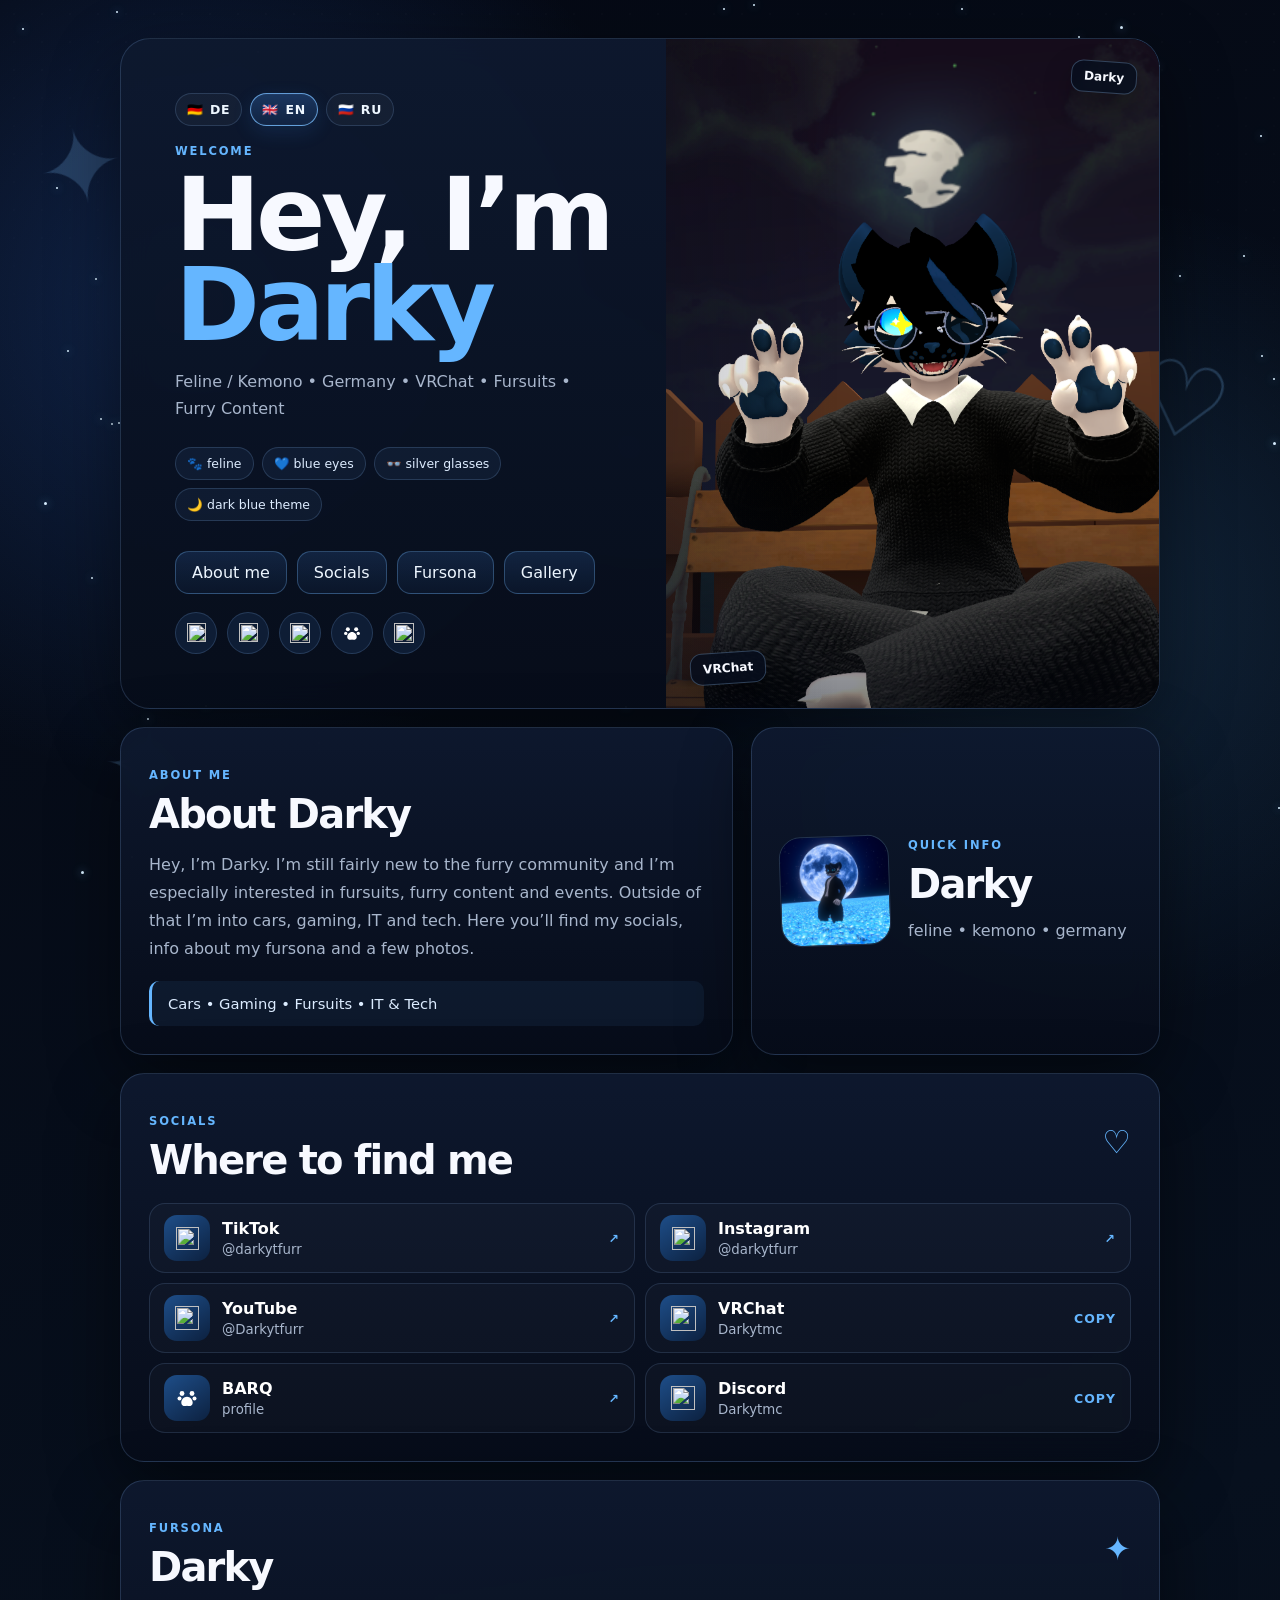
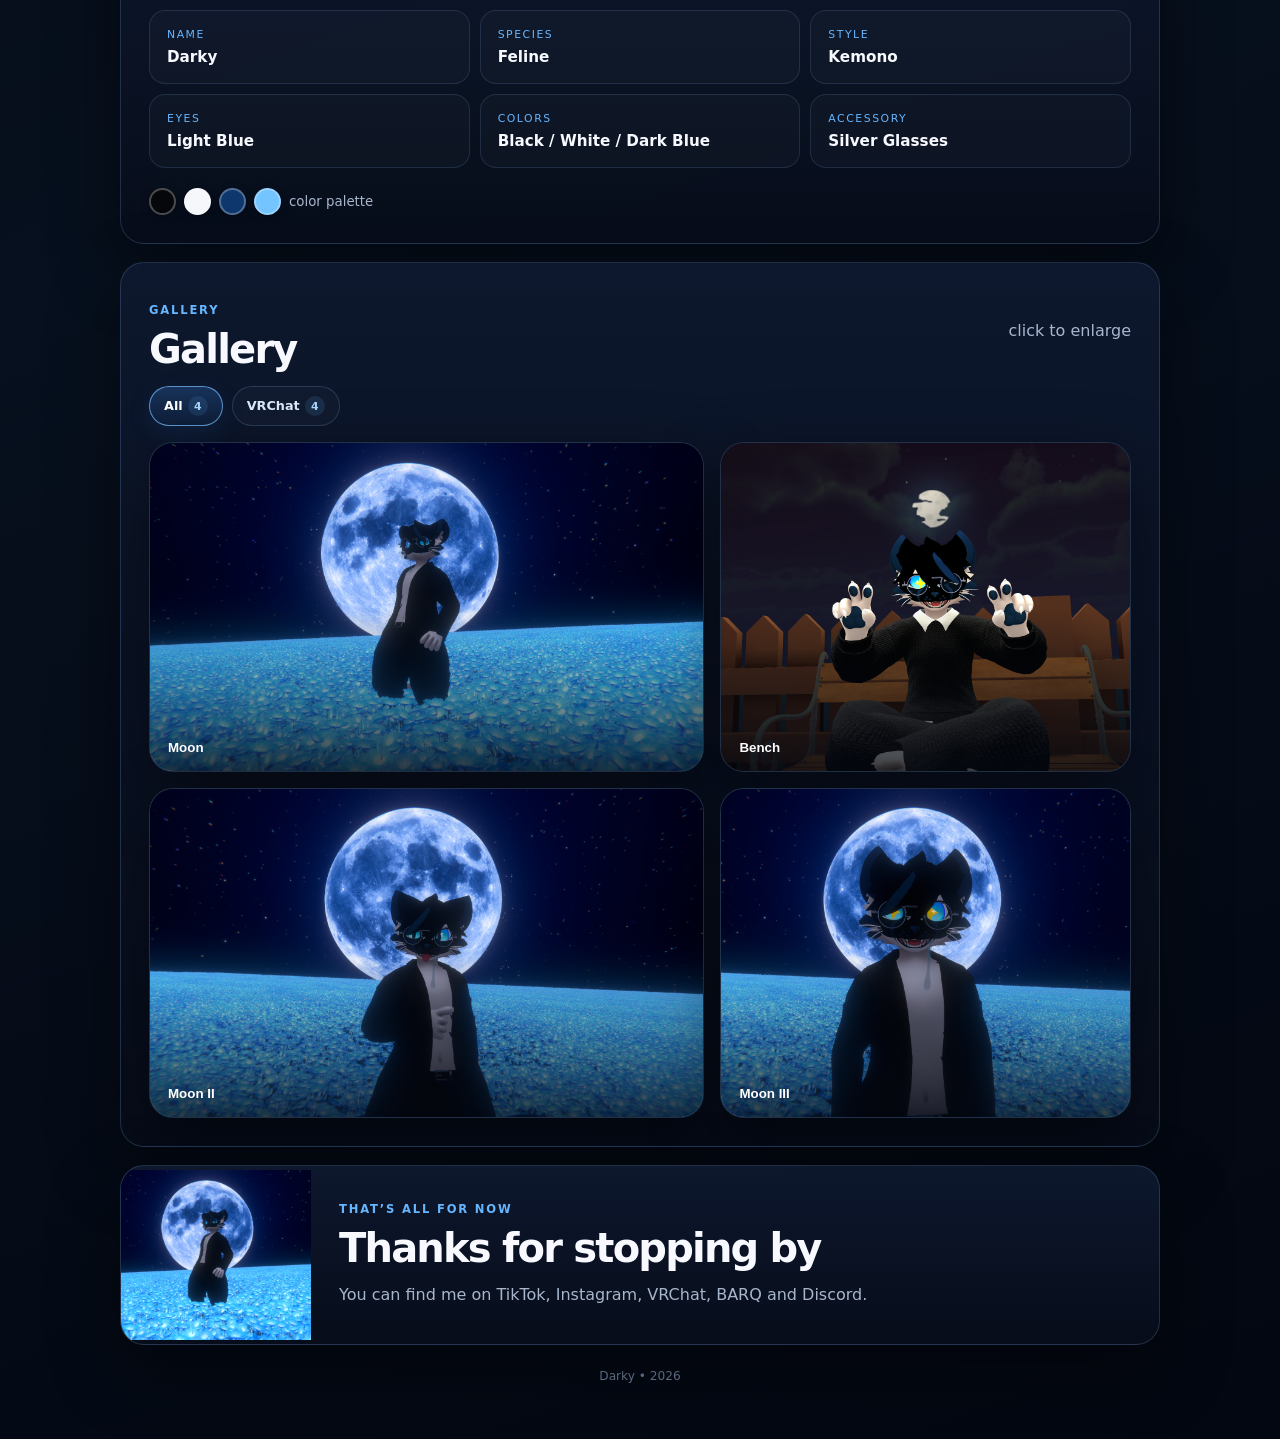
==== index.html @ 9305233e "Add YouTube social link" ====
<!doctype html>
<html lang="en">
<head>
  <meta charset="utf-8" />
  <meta name="viewport" content="width=device-width, initial-scale=1" />
  <meta name="theme-color" content="#061124" />
  <meta name="description" content="Darky — Fursona, socials, VRChat and gallery" />
  <title>Darky</title>
  <link rel="stylesheet" href="styles.css?v=9" />
  <link rel="stylesheet" href="language.css?v=9" />
  <link rel="stylesheet" href="gallery.css?v=3" />
</head>
<body>
  <div class="star-field" aria-hidden="true"></div>
  <div class="floaty floaty-one" aria-hidden="true">✦</div>
  <div class="floaty floaty-two" aria-hidden="true">♡</div>
  <div class="floaty floaty-three" aria-hidden="true">✧</div>

  <main class="site-shell">
    <section class="intro-card reveal">
      <div class="intro-copy">
        <div class="language-switcher" aria-label="Language selector">
          <button type="button" class="lang-btn" data-lang="de" title="Deutsch">🇩🇪 <span>DE</span></button>
          <button type="button" class="lang-btn" data-lang="en" title="English">🇬🇧 <span>EN</span></button>
          <button type="button" class="lang-btn" data-lang="ru" title="Русский">🇷🇺 <span>RU</span></button>
        </div>

        <div class="mini-label" data-i18n="welcome">welcome</div>
        <h1 data-i18n-html="introTitle">Hey, I’m <span>Darky</span></h1>
        <p class="lead" data-i18n="lead">Feline / Kemono • Germany • VRChat • Fursuits • Furry Content</p>

        <div class="tiny-tags">
          <span data-i18n="tagFeline">🐾 feline</span>
          <span data-i18n="tagEyes">💙 blue eyes</span>
          <span data-i18n="tagGlasses">👓 silver glasses</span>
          <span data-i18n="tagNight">🌙 dark blue theme</span>
        </div>

        <nav class="pill-nav" aria-label="Page navigation">
          <a href="#about" data-i18n="navAbout">About me</a>
          <a href="#links" data-i18n="navSocials">Socials</a>
          <a href="#sona" data-i18n="navSona">Fursona</a>
          <a href="#gallery" data-i18n="navGallery">Gallery</a>
        </nav>

        <div class="social-bubbles" aria-label="Social links">
          <a href="https://www.tiktok.com/@darkytfurr" target="_blank" rel="noreferrer" aria-label="TikTok">
            <img src="https://cdn.simpleicons.org/tiktok/ffffff" width="19" height="19" alt="" />
          </a>
          <a href="https://www.instagram.com/darkytfurr/" target="_blank" rel="noreferrer" aria-label="Instagram">
            <img src="https://cdn.simpleicons.org/instagram/ffffff" width="19" height="19" alt="" />
          </a>
          <a href="https://www.youtube.com/@Darkytfurr" target="_blank" rel="noreferrer" aria-label="YouTube">
            <img src="https://cdn.simpleicons.org/youtube/ffffff" width="20" height="20" alt="" />
          </a>
          <a href="https://web.barq.app/profiles/85e8fe52-e26d-4b0b-b670-9e13e250bfd0" target="_blank" rel="noreferrer" aria-label="BARQ">
            <svg viewBox="0 0 24 24" width="20" height="20" aria-hidden="true" fill="currentColor">
              <circle cx="7" cy="7.5" r="2.4"/><circle cx="17" cy="7.5" r="2.4"/><circle cx="4.5" cy="12.5" r="2"/><circle cx="19.5" cy="12.5" r="2"/><path d="M12 10.8c-3.1 0-5.7 3-5.7 5.9 0 2.2 1.6 3.4 3.6 3.4.9 0 1.5-.4 2.1-.4s1.2.4 2.1.4c2 0 3.6-1.2 3.6-3.4 0-2.9-2.6-5.9-5.7-5.9Z"/>
            </svg>
          </a>
          <button class="bubble-button copy-card" data-copy="Darkytmc" aria-label="Copy Discord">
            <img src="https://cdn.simpleicons.org/discord/ffffff" width="20" height="20" alt="" />
          </button>
        </div>
      </div>

      <div class="intro-art">
        <img src="darkybench.png" alt="Darky sitting on a bench" />
        <div class="image-sticker sticker-one">Darky</div>
        <div class="image-sticker sticker-two">VRChat</div>
      </div>
    </section>

    <section class="content-grid" id="about">
      <article class="card about-card reveal">
        <p class="section-kicker" data-i18n="aboutKicker">about me</p>
        <h2 data-i18n="aboutTitle">About Darky</h2>
        <p data-i18n="aboutText">Hey, I’m Darky. I’m still fairly new to the furry community and I’m especially interested in fursuits, furry content and events. Outside of that I’m into cars, gaming, IT and tech. Here you’ll find my socials, info about my fursona and a few photos.</p>
        <div class="quote-box" data-i18n="quote">Cars • Gaming • Fursuits • IT &amp; Tech</div>
      </article>

      <article class="card mini-profile reveal" data-delay="80">
        <div class="profile-icon">
          <img src="darkymoon.png" alt="Darky in front of the moon" />
        </div>
        <div>
          <p class="section-kicker" data-i18n="quickInfo">quick info</p>
          <h2>Darky</h2>
          <p class="soft" data-i18n="quickSub">feline • kemono • germany</p>
        </div>
      </article>
    </section>

    <section class="card links-card reveal" id="links">
      <div class="section-heading">
        <div>
          <p class="section-kicker" data-i18n="socialKicker">socials</p>
          <h2 data-i18n="socialTitle">Where to find me</h2>
        </div>
        <span class="sparkle">♡</span>
      </div>

      <div class="link-list">
        <a class="furry-link" href="https://www.tiktok.com/@darkytfurr" target="_blank" rel="noreferrer">
          <span class="link-icon"><img src="https://cdn.simpleicons.org/tiktok/ffffff" width="23" height="23" alt="" /></span><span><strong>TikTok</strong><small>@darkytfurr</small></span><b>↗</b>
        </a>
        <a class="furry-link" href="https://www.instagram.com/darkytfurr/" target="_blank" rel="noreferrer">
          <span class="link-icon"><img src="https://cdn.simpleicons.org/instagram/ffffff" width="23" height="23" alt="" /></span><span><strong>Instagram</strong><small>@darkytfurr</small></span><b>↗</b>
        </a>
        <a class="furry-link" href="https://www.youtube.com/@Darkytfurr" target="_blank" rel="noreferrer">
          <span class="link-icon"><img src="https://cdn.simpleicons.org/youtube/ffffff" width="24" height="24" alt="" /></span><span><strong>YouTube</strong><small>@Darkytfurr</small></span><b>↗</b>
        </a>
        <button class="furry-link copy-card" data-copy="Darkytmc">
          <span class="link-icon"><img src="https://cdn.simpleicons.org/vrchat/ffffff" width="25" height="25" alt="" /></span><span><strong>VRChat</strong><small>Darkytmc</small></span><b class="copy-state" data-i18n="copy">copy</b>
        </button>
        <a class="furry-link" href="https://web.barq.app/profiles/85e8fe52-e26d-4b0b-b670-9e13e250bfd0" target="_blank" rel="noreferrer">
          <span class="link-icon"><svg viewBox="0 0 24 24" width="24" height="24" aria-hidden="true" fill="currentColor"><circle cx="7" cy="7.5" r="2.4"/><circle cx="17" cy="7.5" r="2.4"/><circle cx="4.5" cy="12.5" r="2"/><circle cx="19.5" cy="12.5" r="2"/><path d="M12 10.8c-3.1 0-5.7 3-5.7 5.9 0 2.2 1.6 3.4 3.6 3.4.9 0 1.5-.4 2.1-.4s1.2.4 2.1.4c2 0 3.6-1.2 3.6-3.4 0-2.9-2.6-5.9-5.7-5.9Z"/></svg></span><span><strong>BARQ</strong><small data-i18n="barqProfile">profile</small></span><b>↗</b>
        </a>
        <button class="furry-link copy-card" data-copy="Darkytmc">
          <span class="link-icon"><img src="https://cdn.simpleicons.org/discord/ffffff" width="24" height="24" alt="" /></span><span><strong>Discord</strong><small>Darkytmc</small></span><b class="copy-state" data-i18n="copy">copy</b>
        </button>
      </div>
    </section>

    <section class="card sona-card reveal" id="sona">
      <div class="section-heading">
        <div>
          <p class="section-kicker" data-i18n="sonaKicker">fursona</p>
          <h2 data-i18n="sonaTitle">Darky</h2>
        </div>
        <span class="sparkle">✦</span>
      </div>

      <div class="fact-grid">
        <div class="fact"><span data-i18n="factName">name</span><strong>Darky</strong></div>
        <div class="fact"><span data-i18n="factSpecies">species</span><strong data-i18n="felineValue">Feline</strong></div>
        <div class="fact"><span data-i18n="factStyle">style</span><strong>Kemono</strong></div>
        <div class="fact"><span data-i18n="factEyes">eyes</span><strong data-i18n="lightBlue">Light Blue</strong></div>
        <div class="fact"><span data-i18n="factPalette">colors</span><strong data-i18n="colors">Black / White / Dark Blue</strong></div>
        <div class="fact"><span data-i18n="factAccessory">accessory</span><strong data-i18n="silverGlasses">Silver Glasses</strong></div>
      </div>

      <div class="palette-row" aria-label="Darky color palette">
        <span class="swatch swatch-black"></span>
        <span class="swatch swatch-white"></span>
        <span class="swatch swatch-blue"></span>
        <span class="swatch swatch-light"></span>
        <small data-i18n="paletteLabel">color palette</small>
      </div>
    </section>

    <section class="gallery-section reveal" id="gallery">
      <div class="section-heading gallery-title">
        <div>
          <p class="section-kicker" data-i18n="galleryKicker">gallery</p>
          <h2 data-i18n="galleryTitle">Gallery</h2>
        </div>
        <span class="soft" data-i18n="enlarge">click to enlarge</span>
      </div>

      <div class="gallery-filters" aria-label="Gallery categories">
        <button class="gallery-filter active" type="button" data-filter="all" aria-pressed="true"><span class="gallery-filter-label">All</span><span class="gallery-count">0</span></button>
        <button class="gallery-filter" type="button" data-filter="vrchat" aria-pressed="false"><span class="gallery-filter-label">VRChat</span><span class="gallery-count">0</span></button>
        <button class="gallery-filter" type="button" data-filter="fursuit" aria-pressed="false"><span class="gallery-filter-label">Fursuit</span><span class="gallery-count">0</span></button>
        <button class="gallery-filter" type="button" data-filter="art" aria-pressed="false"><span class="gallery-filter-label">Art &amp; Stickers</span><span class="gallery-count">0</span></button>
        <button class="gallery-filter" type="button" data-filter="events" aria-pressed="false"><span class="gallery-filter-label">Events</span><span class="gallery-count">0</span></button>
      </div>

      <div class="gallery-grid">
        <button class="photo-card photo-tall gallery-item" data-category="vrchat" data-lightbox="darkymoon.png">
          <img src="darkymoon.png" alt="Darky in front of a large blue moon" />
          <span data-i18n="moonlight">Moon</span>
        </button>
        <button class="photo-card gallery-item" data-category="vrchat" data-lightbox="darkybench.png">
          <img src="darkybench.png" alt="Darky sitting on a bench" />
          <span data-i18n="silly">Bench</span>
        </button>
      </div>
    </section>

    <section class="ending-card reveal">
      <img src="darkymoon.png" alt="Darky" />
      <div>
        <p class="section-kicker" data-i18n="thanks">that’s all for now</p>
        <h2 data-i18n="seeYou">Thanks for stopping by</h2>
        <p class="soft" data-i18n="endingText">You can find me on TikTok, Instagram, YouTube, VRChat, BARQ and Discord.</p>
      </div>
    </section>

    <footer><span data-i18n="footerMade">Darky</span> • <span id="year"></span></footer>
  </main>

  <div class="toast" id="toast" role="status" aria-live="polite"></div>

  <div class="lightbox" id="lightbox" aria-hidden="true">
    <button class="lightbox-close" aria-label="Close image">×</button>
    <img id="lightbox-image" alt="Darky gallery image" />
  </div>

  <script src="script.js?v=12"></script>
  <script src="gallery.js?v=2"></script>
</body>
</html>
---- styles.css ----
:root{
  --bg:#050914;
  --panel:#0c1426;
  --panel2:#101b32;
  --line:rgba(145,194,255,.18);
  --text:#f7f9ff;
  --muted:#a8b6cc;
  --blue:#65b6ff;
  --blue2:#2f77ff;
  --deep:#0a2f66;
  --shadow:0 24px 70px rgba(0,0,0,.45);
}
*{box-sizing:border-box}
html{scroll-behavior:smooth;background:var(--bg)}
body{margin:0;min-height:100vh;color:var(--text);font-family:Inter,ui-sans-serif,system-ui,-apple-system,BlinkMacSystemFont,"Segoe UI",sans-serif;background:
radial-gradient(circle at 15% 10%,rgba(55,127,255,.22),transparent 30rem),
radial-gradient(circle at 85% 20%,rgba(83,183,255,.14),transparent 26rem),
linear-gradient(160deg,#050914 0%,#07101e 55%,#030711 100%);overflow-x:hidden}
body:before{content:"";position:fixed;inset:0;pointer-events:none;background-image:radial-gradient(rgba(255,255,255,.05) 1px,transparent 1px);background-size:28px 28px;opacity:.35;mask-image:linear-gradient(to bottom,#000,transparent 82%)}
.star-field{position:fixed;inset:0;pointer-events:none;z-index:0;overflow:hidden}
.star-field span{position:absolute;border-radius:50%;background:#d9efff;box-shadow:0 0 9px #7bc7ff;animation:twinkle var(--dur,3s) ease-in-out infinite alternate}
@keyframes twinkle{from{opacity:.18;transform:scale(.75)}to{opacity:.9;transform:scale(1.15)}}
.floaty{position:fixed;z-index:0;color:rgba(121,190,255,.22);font-size:clamp(3rem,8vw,8rem);pointer-events:none;filter:blur(.2px)}
.floaty-one{left:3vw;top:12vh;transform:rotate(-12deg)}
.floaty-two{right:4vw;top:38vh;transform:rotate(14deg)}
.floaty-three{left:8vw;bottom:8vh;transform:rotate(8deg)}
.site-shell{position:relative;z-index:1;width:min(100% - 28px,1040px);margin:auto;padding:38px 0 56px}
.intro-card,.card,.ending-card{border:1px solid var(--line);box-shadow:var(--shadow);background:linear-gradient(180deg,rgba(14,25,47,.94),rgba(7,13,26,.94));backdrop-filter:blur(14px)}
.intro-card{display:grid;grid-template-columns:1.05fr .95fr;overflow:hidden;border-radius:30px;min-height:590px}
.intro-copy{padding:54px;display:flex;flex-direction:column;justify-content:center}
.mini-label,.section-kicker{text-transform:uppercase;letter-spacing:.16em;font-size:.72rem;font-weight:800;color:var(--blue)}
h1,h2{margin:0;letter-spacing:-.045em}
h1{margin-top:12px;font-size:clamp(3.3rem,8vw,6.8rem);line-height:.88}
h1 span{color:var(--blue)}
h2{font-size:clamp(1.65rem,4vw,2.5rem);line-height:1.05}
.lead,.soft{color:var(--muted)}
.lead{max-width:560px;line-height:1.7;margin:18px 0 0;font-size:1rem}
.tiny-tags{display:flex;flex-wrap:wrap;gap:8px;margin-top:24px}
.tiny-tags span{padding:8px 11px;border-radius:999px;border:1px solid var(--line);background:rgba(98,170,255,.07);font-size:.78rem;color:#ddecff}
.pill-nav{display:flex;flex-wrap:wrap;gap:10px;margin-top:30px}
.pill-nav a{color:#edf6ff;text-decoration:none;border:1px solid rgba(120,190,255,.3);padding:11px 16px;border-radius:14px;background:linear-gradient(180deg,rgba(37,78,130,.34),rgba(15,32,59,.42));transition:.18s ease}
.pill-nav a:hover{transform:translateY(-2px);border-color:rgba(137,207,255,.75);box-shadow:0 8px 25px rgba(42,125,255,.14)}
.social-bubbles{display:flex;gap:10px;margin-top:18px}
.social-bubbles a,.bubble-button{width:42px;height:42px;display:grid;place-items:center;border-radius:50%;border:1px solid var(--line);background:#0e1d35;color:#fff;text-decoration:none;font-weight:800;cursor:pointer;transition:.18s ease}
.social-bubbles a:hover,.bubble-button:hover{transform:translateY(-3px) rotate(-3deg);background:#17355e}
.intro-art{position:relative;min-height:590px;overflow:hidden;background:#07101d}
.intro-art:after{content:"";position:absolute;inset:0;background:linear-gradient(90deg,rgba(7,13,26,.25),transparent 35%),linear-gradient(to top,rgba(5,9,20,.5),transparent 35%)}
.intro-art img{width:100%;height:100%;object-fit:cover;object-position:50% 42%;display:block;transform:scale(1.02)}
.image-sticker{position:absolute;z-index:2;padding:8px 12px;border-radius:12px;background:rgba(7,15,30,.86);border:1px solid rgba(155,205,255,.28);box-shadow:0 12px 28px rgba(0,0,0,.3);font-size:.76rem;font-weight:800}
.sticker-one{top:22px;right:22px;transform:rotate(4deg)}
.sticker-two{bottom:24px;left:24px;transform:rotate(-4deg)}
.content-grid{display:grid;grid-template-columns:1.2fr .8fr;gap:18px;margin-top:18px}
.card{border-radius:24px;padding:28px}
.about-card p:not(.section-kicker){color:var(--muted);line-height:1.75}
.quote-box{margin-top:18px;padding:14px 16px;border-left:3px solid var(--blue);background:rgba(88,170,255,.07);border-radius:10px;color:#dcecff;font-size:.92rem}
.mini-profile{display:flex;gap:18px;align-items:center}
.profile-icon{width:110px;height:110px;flex:0 0 auto;border-radius:22px;overflow:hidden;border:1px solid var(--line);transform:rotate(-2deg)}
.profile-icon img{width:100%;height:100%;object-fit:cover}
.section-heading{display:flex;align-items:center;justify-content:space-between;gap:20px;margin-bottom:22px}
.sparkle{font-size:2rem;color:var(--blue)}
.sona-card{margin-top:18px}
.fact-grid{display:grid;grid-template-columns:repeat(3,1fr);gap:10px}
.fact{padding:17px;border-radius:16px;background:rgba(255,255,255,.025);border:1px solid rgba(145,194,255,.14)}
.fact span{display:block;color:var(--blue);font-size:.68rem;text-transform:uppercase;letter-spacing:.14em;margin-bottom:6px}
.fact strong{font-size:.95rem}
.palette-row{display:flex;align-items:center;gap:8px;margin-top:20px;color:var(--muted)}
.swatch{display:block;width:27px;height:27px;border-radius:50%;border:2px solid rgba(255,255,255,.28);box-shadow:0 3px 10px rgba(0,0,0,.25)}
.swatch-black{background:#06070a}.swatch-white{background:#f5f7fb}.swatch-blue{background:#0e376d}.swatch-light{background:#73c4ff}
.gallery-section{margin-top:18px;padding:8px 0}
.gallery-title{padding:0 4px}
.gallery-grid{display:grid;grid-template-columns:1.15fr .85fr;gap:16px}
.photo-card{position:relative;min-height:330px;padding:0;overflow:hidden;border-radius:24px;border:1px solid var(--line);background:#08111f;cursor:pointer;box-shadow:var(--shadow)}
.photo-card img{width:100%;height:100%;position:absolute;inset:0;object-fit:cover;display:block;transition:transform .28s ease,filter .28s ease}
.photo-card:after{content:"";position:absolute;inset:0;background:linear-gradient(to top,rgba(3,7,16,.78),transparent 50%)}
.photo-card span{position:absolute;z-index:2;left:18px;bottom:16px;color:#fff;font-weight:800}
.photo-card:hover img{transform:scale(1.035);filter:saturate(1.08)}
.links-card{margin-top:18px}
.link-list{display:grid;grid-template-columns:1fr 1fr;gap:10px}
.furry-link{width:100%;display:grid;grid-template-columns:46px 1fr auto;align-items:center;gap:12px;text-align:left;padding:11px 14px;border-radius:16px;border:1px solid rgba(145,194,255,.15);background:rgba(255,255,255,.025);color:#fff;text-decoration:none;font:inherit;cursor:pointer;transition:.17s ease}
.furry-link:hover{transform:translateY(-2px);border-color:rgba(129,198,255,.5);background:rgba(75,146,235,.08)}
.link-icon{width:46px;height:46px;display:grid;place-items:center;border-radius:13px;background:linear-gradient(145deg,#1e4e89,#0c2140);font-weight:900}
.furry-link span:nth-child(2){display:grid;gap:4px}.furry-link small{color:var(--muted)}.furry-link b{color:var(--blue);font-size:.78rem;text-transform:uppercase;letter-spacing:.08em}
.ending-card{margin-top:18px;border-radius:24px;overflow:hidden;display:grid;grid-template-columns:190px 1fr;align-items:center}
.ending-card img{width:100%;height:170px;object-fit:cover}.ending-card>div{padding:24px 28px}
footer{text-align:center;color:#6f809a;font-size:.76rem;padding:24px 0 0}
.toast{position:fixed;left:50%;bottom:28px;transform:translate(-50%,20px);z-index:30;background:#101e35;color:#fff;border:1px solid var(--line);padding:10px 15px;border-radius:999px;opacity:0;pointer-events:none;transition:.2s ease;box-shadow:var(--shadow)}
.toast.show{opacity:1;transform:translate(-50%,0)}
.lightbox{position:fixed;inset:0;z-index:40;display:none;place-items:center;background:rgba(1,4,10,.88);padding:24px}
.lightbox.open{display:grid}.lightbox img{max-width:min(1100px,94vw);max-height:88vh;border-radius:18px;border:1px solid var(--line);box-shadow:0 30px 100px #000}.lightbox-close{position:fixed;right:25px;top:18px;border:0;background:transparent;color:#fff;font-size:2.7rem;cursor:pointer}
.reveal{opacity:0;transform:translateY(18px);transition:opacity .5s ease,transform .5s ease}.reveal.visible{opacity:1;transform:none}
@media(max-width:820px){.intro-card,.content-grid,.gallery-grid{grid-template-columns:1fr}.intro-art{min-height:420px}.intro-copy{padding:36px 28px}.intro-card{min-height:0}.fact-grid{grid-template-columns:1fr 1fr}.link-list{grid-template-columns:1fr}.ending-card{grid-template-columns:130px 1fr}}
@media(max-width:560px){.site-shell{width:min(100% - 14px,1040px);padding-top:14px}.intro-card,.card,.ending-card,.photo-card{border-radius:20px}.intro-copy{padding:30px 20px}.intro-art{min-height:360px}h1{font-size:3.5rem}.pill-nav a{flex:1 1 calc(50% - 8px);text-align:center}.content-grid{gap:12px}.card{padding:21px}.mini-profile{align-items:flex-start}.profile-icon{width:88px;height:88px}.fact-grid{grid-template-columns:1fr}.gallery-grid{gap:12px}.photo-card{min-height:270px}.ending-card{grid-template-columns:1fr}.ending-card img{height:180px}.floaty{display:none}}
@media(prefers-reduced-motion:reduce){*{scroll-behavior:auto}.star-field span{animation:none}.reveal{opacity:1;transform:none;transition:none}}

/* --- playful furry motion layer --- */
.floaty-one{animation:floatPawOne 7s ease-in-out infinite}
.floaty-two{animation:floatPawTwo 8.5s ease-in-out infinite}
.floaty-three{animation:floatPawThree 6.5s ease-in-out infinite}
@keyframes floatPawOne{0%,100%{transform:translateY(0) rotate(-12deg)}50%{transform:translateY(-18px) rotate(-7deg)}}
@keyframes floatPawTwo{0%,100%{transform:translateY(0) rotate(14deg)}50%{transform:translateY(22px) rotate(9deg)}}
@keyframes floatPawThree{0%,100%{transform:translateY(0) rotate(8deg)}50%{transform:translateY(-14px) rotate(13deg)}}

.intro-art img{animation:sonaFloat 7s ease-in-out infinite;will-change:transform}
@keyframes sonaFloat{0%,100%{transform:scale(1.02) translateY(0)}50%{transform:scale(1.035) translateY(-8px)}}

.image-sticker{animation:stickerBob 4.2s ease-in-out infinite}
.sticker-two{animation-delay:-2.1s}
@keyframes stickerBob{0%,100%{translate:0 0}50%{translate:0 -6px}}

.pill-nav a,.social-bubbles a,.bubble-button,.furry-link,.fact,.photo-card{position:relative;overflow:hidden}
.pill-nav a:before,.furry-link:before{content:"";position:absolute;inset:-2px auto -2px -45%;width:32%;background:linear-gradient(90deg,transparent,rgba(255,255,255,.18),transparent);transform:skewX(-18deg);transition:left .55s ease;pointer-events:none}
.pill-nav a:hover:before,.furry-link:hover:before{left:120%}

.social-bubbles a:hover,.bubble-button:hover{animation:bubbleWiggle .42s ease}
@keyframes bubbleWiggle{0%{rotate:0deg}30%{rotate:-7deg}65%{rotate:6deg}100%{rotate:0deg}}

.sparkle{display:inline-block;animation:sparkleSpin 5s linear infinite}
@keyframes sparkleSpin{0%{transform:rotate(0deg) scale(1)}50%{transform:rotate(180deg) scale(1.13)}100%{transform:rotate(360deg) scale(1)}}

.profile-icon{animation:profileFloat 5.8s ease-in-out infinite}
@keyframes profileFloat{0%,100%{transform:rotate(-2deg) translateY(0)}50%{transform:rotate(2deg) translateY(-6px)}}

.swatch{transition:transform .18s ease,box-shadow .18s ease}
.swatch:hover{transform:translateY(-4px) scale(1.12);box-shadow:0 8px 22px rgba(73,164,255,.24)}

.cursor-glow{position:fixed;left:0;top:0;width:360px;height:360px;border-radius:50%;pointer-events:none;z-index:0;background:radial-gradient(circle,rgba(76,159,255,.12) 0%,rgba(76,159,255,.055) 28%,transparent 68%);filter:blur(10px);will-change:transform}

.click-particle{position:fixed;z-index:1000;pointer-events:none;color:#a8d9ff;font-weight:900;font-size:1rem;text-shadow:0 0 12px rgba(95,182,255,.85);transform:translate(-50%,-50%);animation:particlePop .8s cubic-bezier(.17,.84,.35,1) forwards}
@keyframes particlePop{0%{opacity:0;transform:translate(-50%,-50%) scale(.45)}15%{opacity:1}100%{opacity:0;transform:translate(calc(-50% + var(--x)),calc(-50% + var(--y))) scale(1.25) rotate(20deg)}}

.reveal.visible{animation:softPop .55s cubic-bezier(.2,.8,.2,1) both}
@keyframes softPop{0%{opacity:0;transform:translateY(18px) scale(.985)}100%{opacity:1;transform:none}}

.card,.ending-card,.intro-card{transition:border-color .25s ease,box-shadow .25s ease}
.card:hover,.ending-card:hover{border-color:rgba(145,194,255,.3);box-shadow:0 28px 80px rgba(0,0,0,.5),0 0 34px rgba(50,126,255,.07)}

@media(prefers-reduced-motion:reduce){.floaty-one,.floaty-two,.floaty-three,.intro-art img,.image-sticker,.sparkle,.profile-icon,.click-particle,.reveal.visible{animation:none!important}.cursor-glow{display:none}}

/* --- mobile polish --- */
@media(max-width:820px){
  .site-shell{width:min(100% - 20px,680px);padding:18px 0 38px}
  .intro-card{display:flex;flex-direction:column;min-height:0;border-radius:24px}
  .intro-copy{order:1;padding:28px 24px 24px}
  .intro-art{order:2;min-height:0;height:clamp(310px,68vw,440px)}
  .intro-art img{object-position:50% 38%}
  h1{font-size:clamp(3.2rem,13vw,5.4rem);line-height:.9;max-width:9ch}
  h2{font-size:clamp(1.55rem,6vw,2.15rem)}
  .lead{font-size:.95rem;line-height:1.55;margin-top:14px}
  .tiny-tags{margin-top:18px;gap:7px}
  .tiny-tags span{padding:7px 10px;font-size:.74rem}
  .pill-nav{display:grid;grid-template-columns:1fr 1fr;gap:9px;margin-top:24px}
  .pill-nav a{padding:12px 10px;text-align:center;min-height:44px;display:grid;place-items:center}
  .social-bubbles{margin-top:16px;gap:9px}
  .social-bubbles a,.bubble-button{width:44px;height:44px}
  .content-grid{grid-template-columns:1fr;gap:12px;margin-top:12px}
  .card{padding:23px;border-radius:20px}
  .links-card,.sona-card{margin-top:12px}
  .link-list{grid-template-columns:1fr;gap:9px}
  .furry-link{min-height:64px;padding:9px 12px}
  .gallery-section{margin-top:12px}
  .gallery-grid{grid-template-columns:1fr;gap:12px}
  .photo-card{min-height:0;height:clamp(250px,64vw,360px);border-radius:20px}
  .gallery-title{padding:0 2px;margin-bottom:14px}
  .ending-card{grid-template-columns:120px 1fr;margin-top:12px;border-radius:20px}
  .ending-card img{height:150px}
  .ending-card>div{padding:20px}
  .image-sticker{font-size:.7rem;padding:7px 10px}
  .sticker-one{top:16px;right:16px}
  .sticker-two{bottom:16px;left:16px}
  .cursor-glow{display:none}
}

@media(max-width:560px){
  body{background:radial-gradient(circle at 50% 0%,rgba(55,127,255,.17),transparent 23rem),linear-gradient(160deg,#050914 0%,#07101e 58%,#030711 100%)}
  body:before{background-size:24px 24px;opacity:.24}
  .site-shell{width:calc(100% - 12px);padding:6px 0 28px}
  .intro-card{border-radius:20px}
  .intro-copy{padding:22px 17px 20px}
  .language-switcher{gap:6px;margin-bottom:15px}
  .lang-btn{padding:7px 9px;gap:5px;font-size:.72rem;min-height:38px}
  .mini-label,.section-kicker{font-size:.66rem;letter-spacing:.13em}
  h1{font-size:clamp(3rem,17vw,4.35rem);line-height:.86;margin-top:10px;max-width:8ch}
  .lead{font-size:.88rem;line-height:1.5;margin-top:14px}
  .tiny-tags{margin-top:16px;gap:6px}
  .tiny-tags span{padding:6px 9px;font-size:.7rem}
  .pill-nav{margin-top:20px;gap:7px}
  .pill-nav a{font-size:.88rem;padding:10px 7px;border-radius:12px}
  .social-bubbles{margin-top:14px}
  .social-bubbles a,.bubble-button{width:42px;height:42px}
  .intro-art{height:112vw;max-height:430px;min-height:330px}
  .intro-art img{object-position:50% 36%}
  .content-grid{margin-top:10px;gap:10px}
  .card{padding:18px;border-radius:18px}
  .about-card p:not(.section-kicker){line-height:1.62;font-size:.92rem}
  .quote-box{margin-top:15px;padding:12px 13px;font-size:.82rem}
  .mini-profile{gap:14px;align-items:center}
  .profile-icon{width:76px;height:76px;border-radius:18px}
  .section-heading{margin-bottom:16px;gap:12px;align-items:flex-end}
  .sparkle{font-size:1.45rem}
  .links-card,.sona-card{margin-top:10px}
  .furry-link{grid-template-columns:42px 1fr auto;gap:10px;min-height:60px;padding:8px 10px;border-radius:14px}
  .link-icon{width:42px;height:42px;border-radius:12px;font-size:.85rem}
  .furry-link strong{font-size:.92rem}
  .furry-link small{font-size:.77rem}
  .fact-grid{grid-template-columns:1fr 1fr;gap:8px}
  .fact{padding:13px 12px;border-radius:14px}
  .fact span{font-size:.61rem;letter-spacing:.11em;margin-bottom:5px}
  .fact strong{font-size:.84rem;line-height:1.25;display:block}
  .palette-row{margin-top:16px;gap:7px;flex-wrap:wrap}
  .swatch{width:24px;height:24px}
  .gallery-section{margin-top:10px;padding-top:4px}
  .gallery-title .soft{display:none}
  .gallery-grid{gap:10px}
  .photo-card{height:68vw;min-height:230px;max-height:320px;border-radius:18px}
  .photo-card span{left:14px;bottom:13px;font-size:.88rem}
  .ending-card{grid-template-columns:92px 1fr;margin-top:10px;border-radius:18px}
  .ending-card img{height:126px}
  .ending-card>div{padding:16px}
  .ending-card h2{font-size:1.35rem}
  .ending-card .soft{font-size:.8rem;line-height:1.45}
  footer{padding-top:18px;font-size:.68rem}
  .toast{bottom:16px;max-width:calc(100% - 24px);text-align:center;font-size:.82rem}
  .lightbox{padding:14px}
  .lightbox img{max-width:96vw;max-height:82vh;border-radius:14px}
  .lightbox-close{right:14px;top:10px;font-size:2.4rem}
  .floaty{display:none}
}

@media(max-width:390px){
  .intro-copy{padding:19px 14px 18px}
  .lang-btn span{display:none}
  .lang-btn{width:38px;height:36px;padding:0;justify-content:center}
  h1{font-size:3.1rem}
  .pill-nav{grid-template-columns:1fr 1fr}
  .pill-nav a{font-size:.82rem}
  .fact-grid{grid-template-columns:1fr}
  .ending-card{grid-template-columns:1fr}
  .ending-card img{height:155px}
}
---- language.css ----
.language-switcher{
  display:flex;
  gap:8px;
  margin-bottom:18px;
  flex-wrap:wrap;
}

.lang-btn{
  display:inline-flex;
  align-items:center;
  gap:7px;
  border:1px solid rgba(145,194,255,.18);
  background:rgba(255,255,255,.035);
  color:#eef7ff;
  padding:8px 11px;
  border-radius:999px;
  font:inherit;
  font-size:.78rem;
  font-weight:800;
  cursor:pointer;
  transition:transform .18s ease,border-color .18s ease,background .18s ease,box-shadow .18s ease;
}

.lang-btn:hover{
  transform:translateY(-2px);
  border-color:rgba(121,190,255,.55);
  background:rgba(74,145,230,.09);
}

.lang-btn.active,
.lang-btn[aria-pressed="true"]{
  border-color:rgba(121,190,255,.78);
  background:linear-gradient(180deg,rgba(53,113,190,.35),rgba(22,50,91,.48));
  box-shadow:0 6px 20px rgba(50,132,240,.14),inset 0 0 0 1px rgba(255,255,255,.025);
}

.lang-btn span{letter-spacing:.06em}

@media(max-width:560px){
  .language-switcher{margin-bottom:16px}
  .lang-btn{padding:8px 10px}
}
---- gallery.css ----
.gallery-section{
  margin-top:18px;
  padding:28px;
  border:1px solid rgba(145,194,255,.18);
  border-radius:24px;
  background:linear-gradient(180deg,rgba(14,25,47,.94),rgba(7,13,26,.94));
  box-shadow:0 24px 70px rgba(0,0,0,.42);
  backdrop-filter:blur(14px);
  overflow:hidden;
}

.gallery-title{
  padding:0;
  margin-bottom:16px;
}

.gallery-filters{
  display:flex;
  flex-wrap:wrap;
  gap:9px;
  margin:0 0 16px;
}

.gallery-filter{
  appearance:none;
  border:1px solid rgba(145,194,255,.18);
  background:rgba(255,255,255,.025);
  color:#dbeaff;
  padding:9px 14px;
  border-radius:999px;
  font:inherit;
  font-size:.8rem;
  font-weight:800;
  cursor:pointer;
  transition:transform .18s ease,border-color .18s ease,background .18s ease,box-shadow .18s ease;
}

.gallery-filter[hidden]{display:none!important}

.gallery-filter:hover{
  transform:translateY(-2px);
  border-color:rgba(121,190,255,.5);
  background:rgba(70,139,225,.08);
}

.gallery-filter.active{
  border-color:rgba(121,190,255,.72);
  background:linear-gradient(180deg,rgba(49,108,184,.34),rgba(17,39,72,.5));
  box-shadow:0 8px 24px rgba(40,118,220,.13);
  color:#fff;
}

.gallery-grid{
  padding:0;
  border:0;
  background:none;
}

.gallery-item{
  transition:opacity .22s ease,transform .22s ease;
}

.gallery-item.gallery-hidden{
  display:none;
}

.gallery-empty{
  display:none!important;
}

.gallery-count{
  display:inline-flex;
  align-items:center;
  justify-content:center;
  min-width:20px;
  height:20px;
  margin-left:5px;
  padding:0 6px;
  border-radius:999px;
  background:rgba(101,182,255,.12);
  color:#a8d8ff;
  font-size:.68rem;
}

@media(max-width:560px){
  .gallery-section{
    padding:20px 14px;
    border-radius:20px;
  }

  .gallery-title{
    margin-bottom:14px;
  }

  .gallery-filters{
    flex-wrap:nowrap;
    overflow-x:auto;
    margin:0 0 14px;
    padding:2px 0 4px;
    scrollbar-width:none;
    -webkit-overflow-scrolling:touch;
  }

  .gallery-filters::-webkit-scrollbar{display:none}
  .gallery-filter{flex:0 0 auto;padding:9px 12px}
}
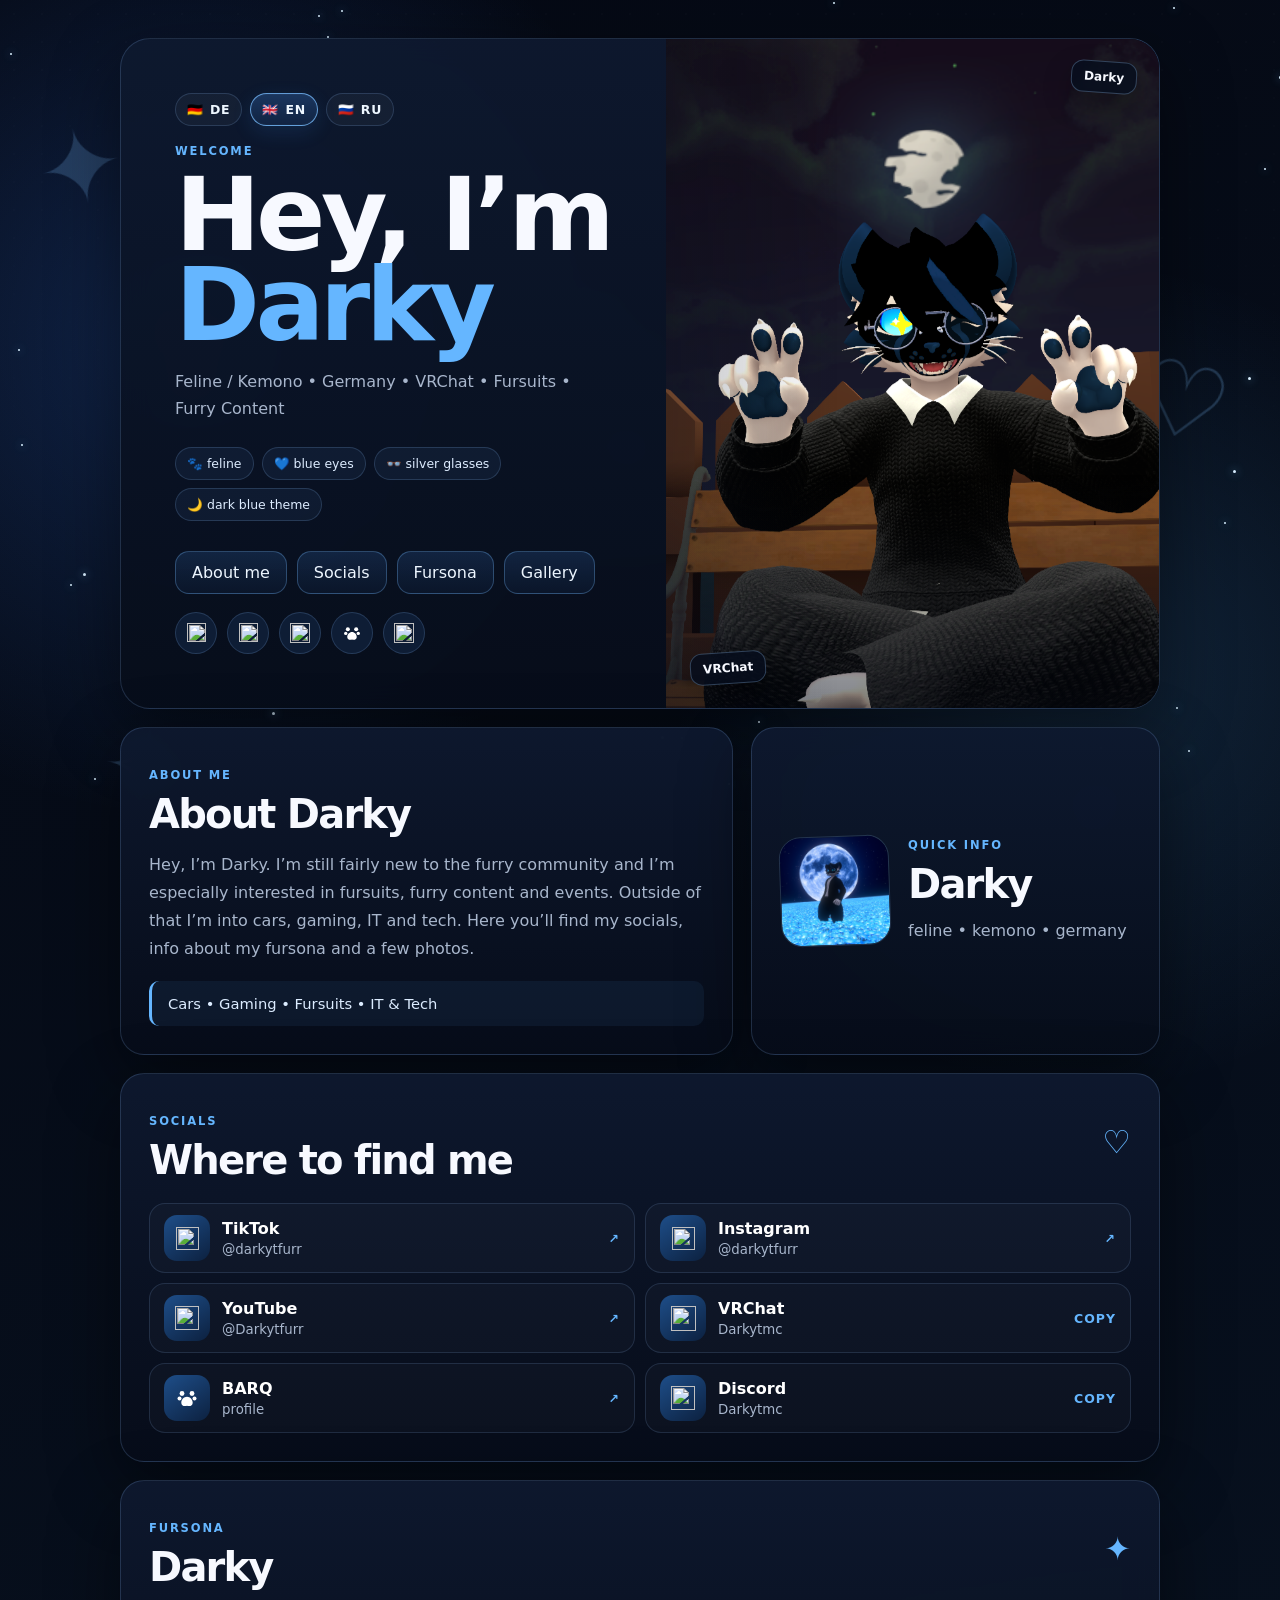
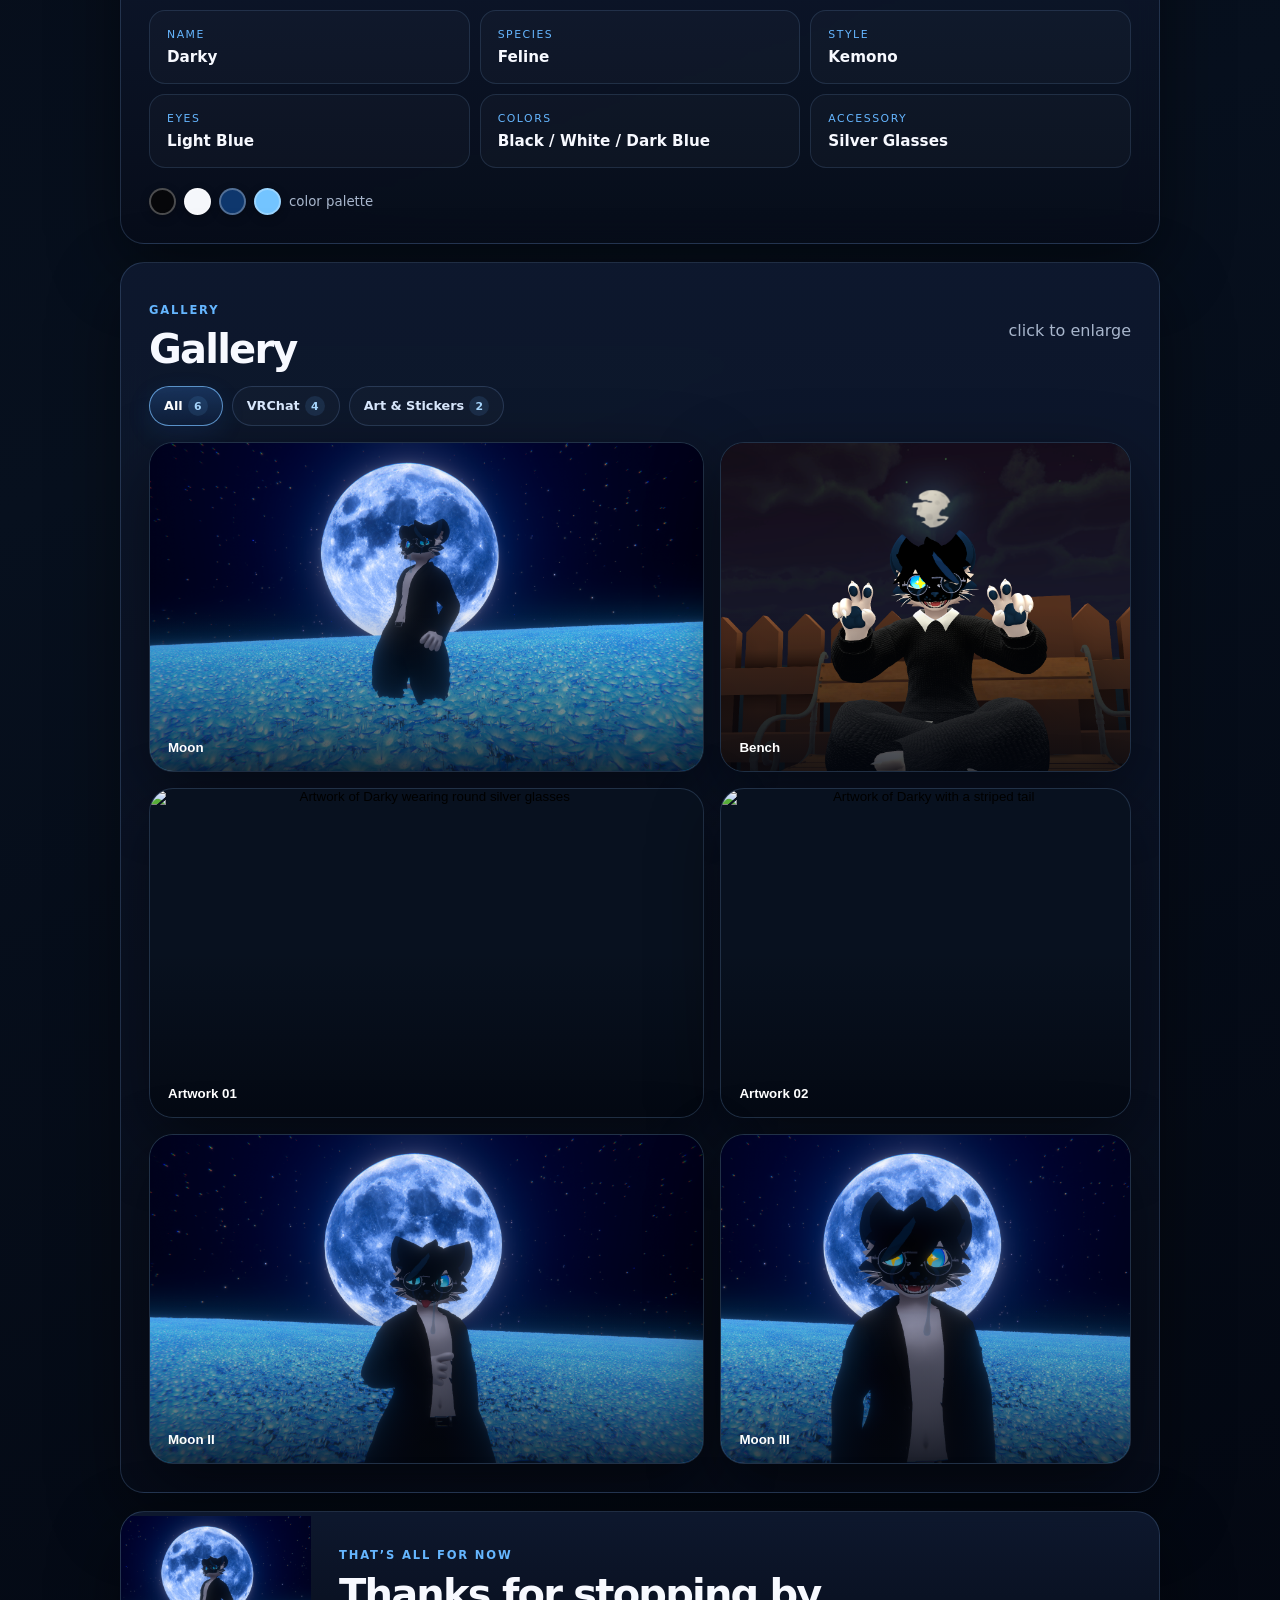
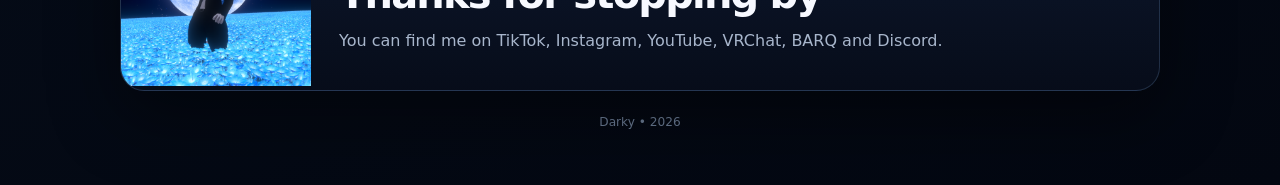
==== commit 43275835: "Add Darky artwork to gallery" ====
--- a/index.html
+++ b/index.html
@@ -175,6 +175,14 @@
           <img src="darkybench.png" alt="Darky sitting on a bench" />
           <span data-i18n="silly">Bench</span>
         </button>
+        <button class="photo-card gallery-item" data-category="art" data-lightbox="darky-art-1.webp">
+          <img src="darky-art-1.webp" alt="Artwork of Darky wearing round silver glasses" />
+          <span>Artwork 01</span>
+        </button>
+        <button class="photo-card gallery-item" data-category="art" data-lightbox="darky-art-2.webp">
+          <img src="darky-art-2.webp" alt="Artwork of Darky with a striped tail" />
+          <span>Artwork 02</span>
+        </button>
       </div>
     </section>
 
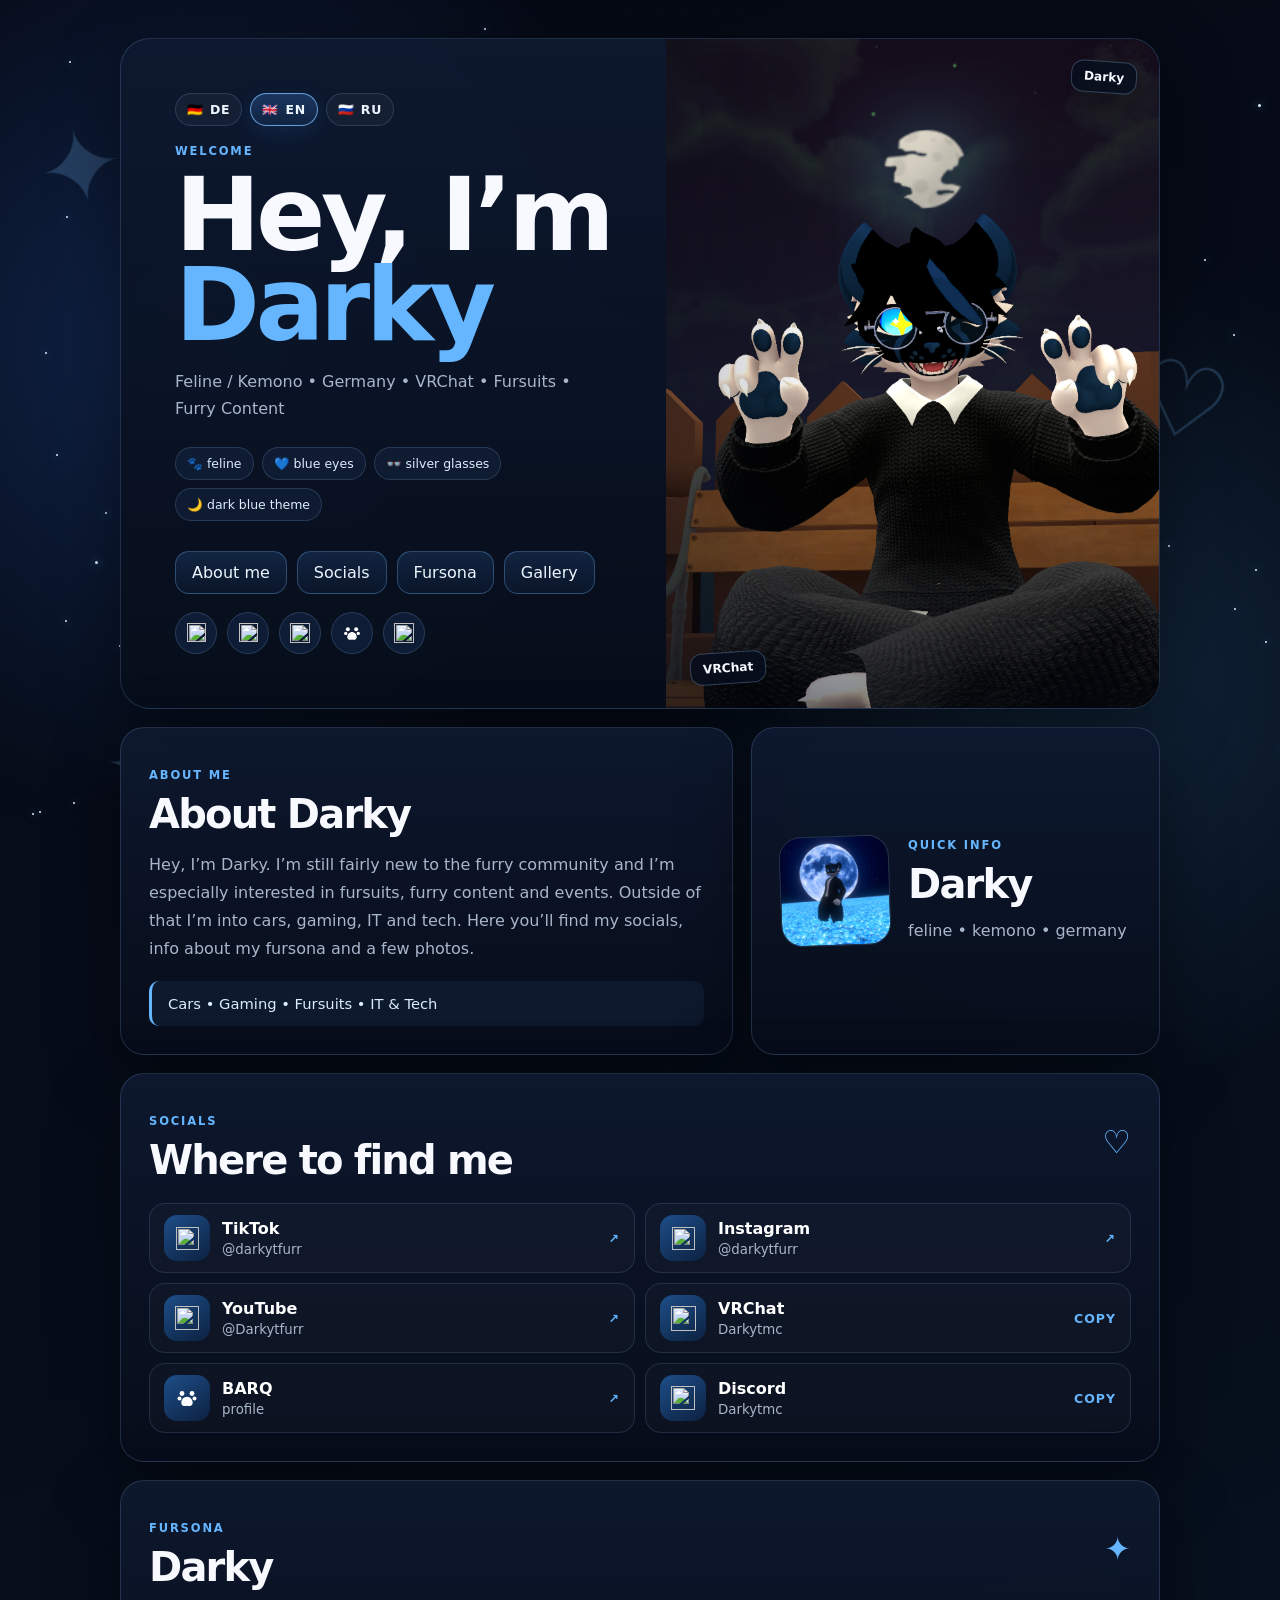
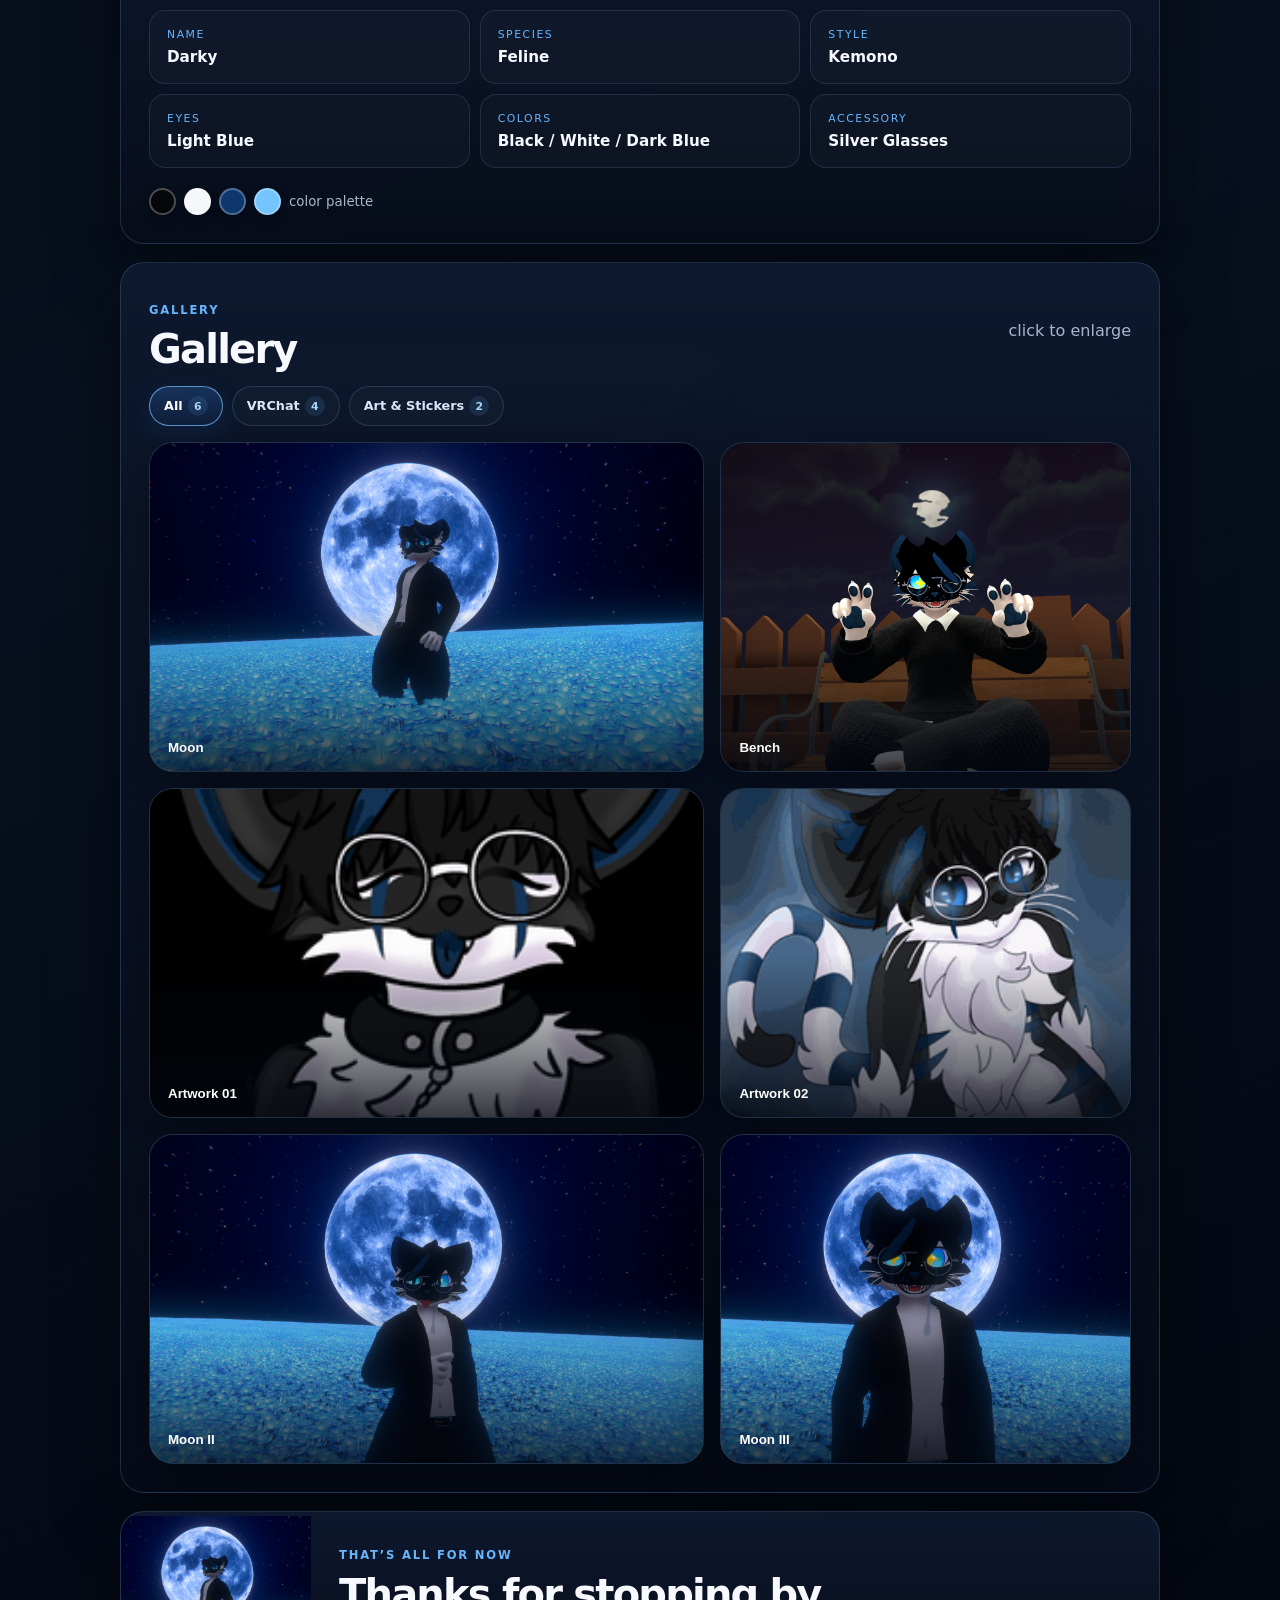
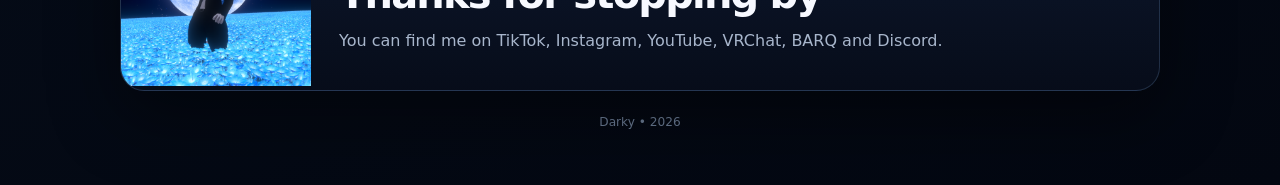
==== commit 353439e2: "Replace gallery artwork with PNG files" ====
--- a/index.html
+++ b/index.html
@@ -175,12 +175,12 @@
           <img src="darkybench.png" alt="Darky sitting on a bench" />
           <span data-i18n="silly">Bench</span>
         </button>
-        <button class="photo-card gallery-item" data-category="art" data-lightbox="darky-art-1.webp">
-          <img src="darky-art-1.webp" alt="Artwork of Darky wearing round silver glasses" />
+        <button class="photo-card gallery-item" data-category="art" data-lightbox="darky-art-1.png">
+          <img src="darky-art-1.png" alt="Artwork of Darky wearing round silver glasses" />
           <span>Artwork 01</span>
         </button>
-        <button class="photo-card gallery-item" data-category="art" data-lightbox="darky-art-2.webp">
-          <img src="darky-art-2.webp" alt="Artwork of Darky with a striped tail" />
+        <button class="photo-card gallery-item" data-category="art" data-lightbox="darky-art-2.png">
+          <img src="darky-art-2.png" alt="Artwork of Darky with a striped tail" />
           <span>Artwork 02</span>
         </button>
       </div>
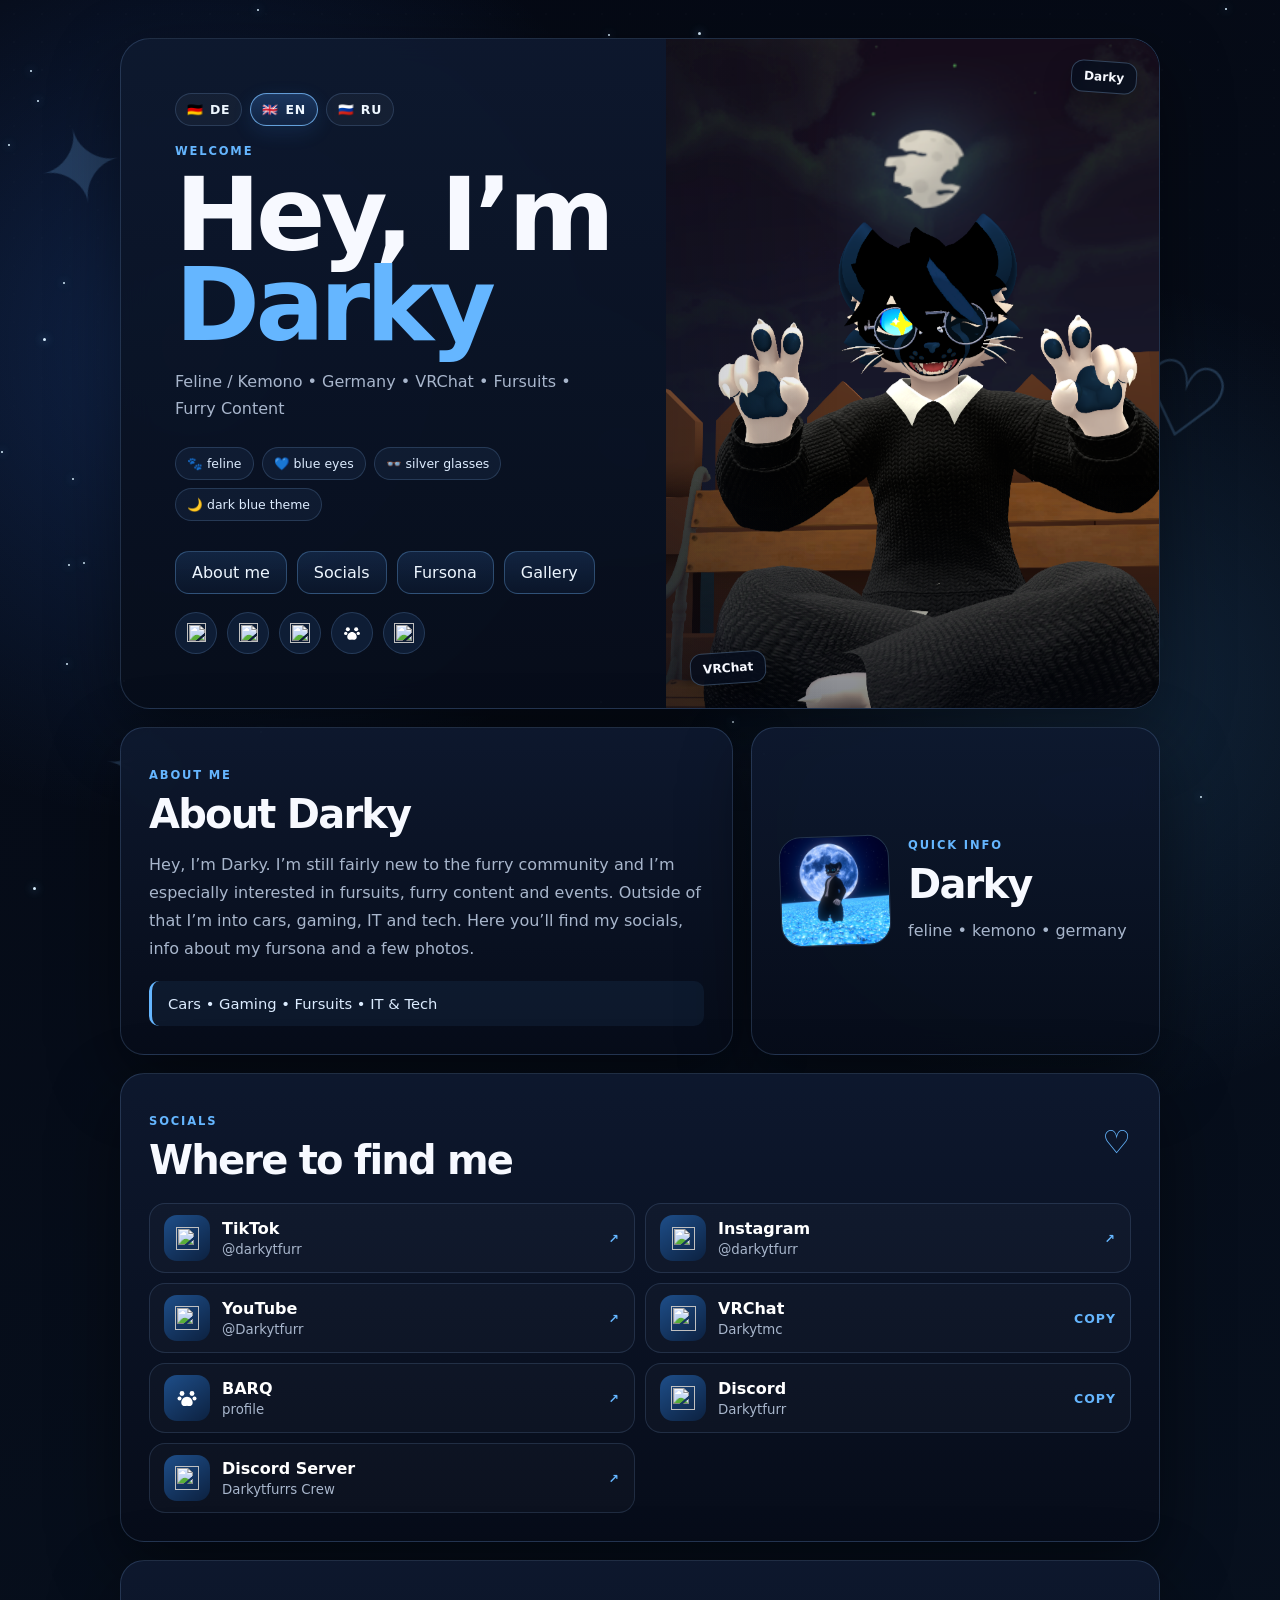
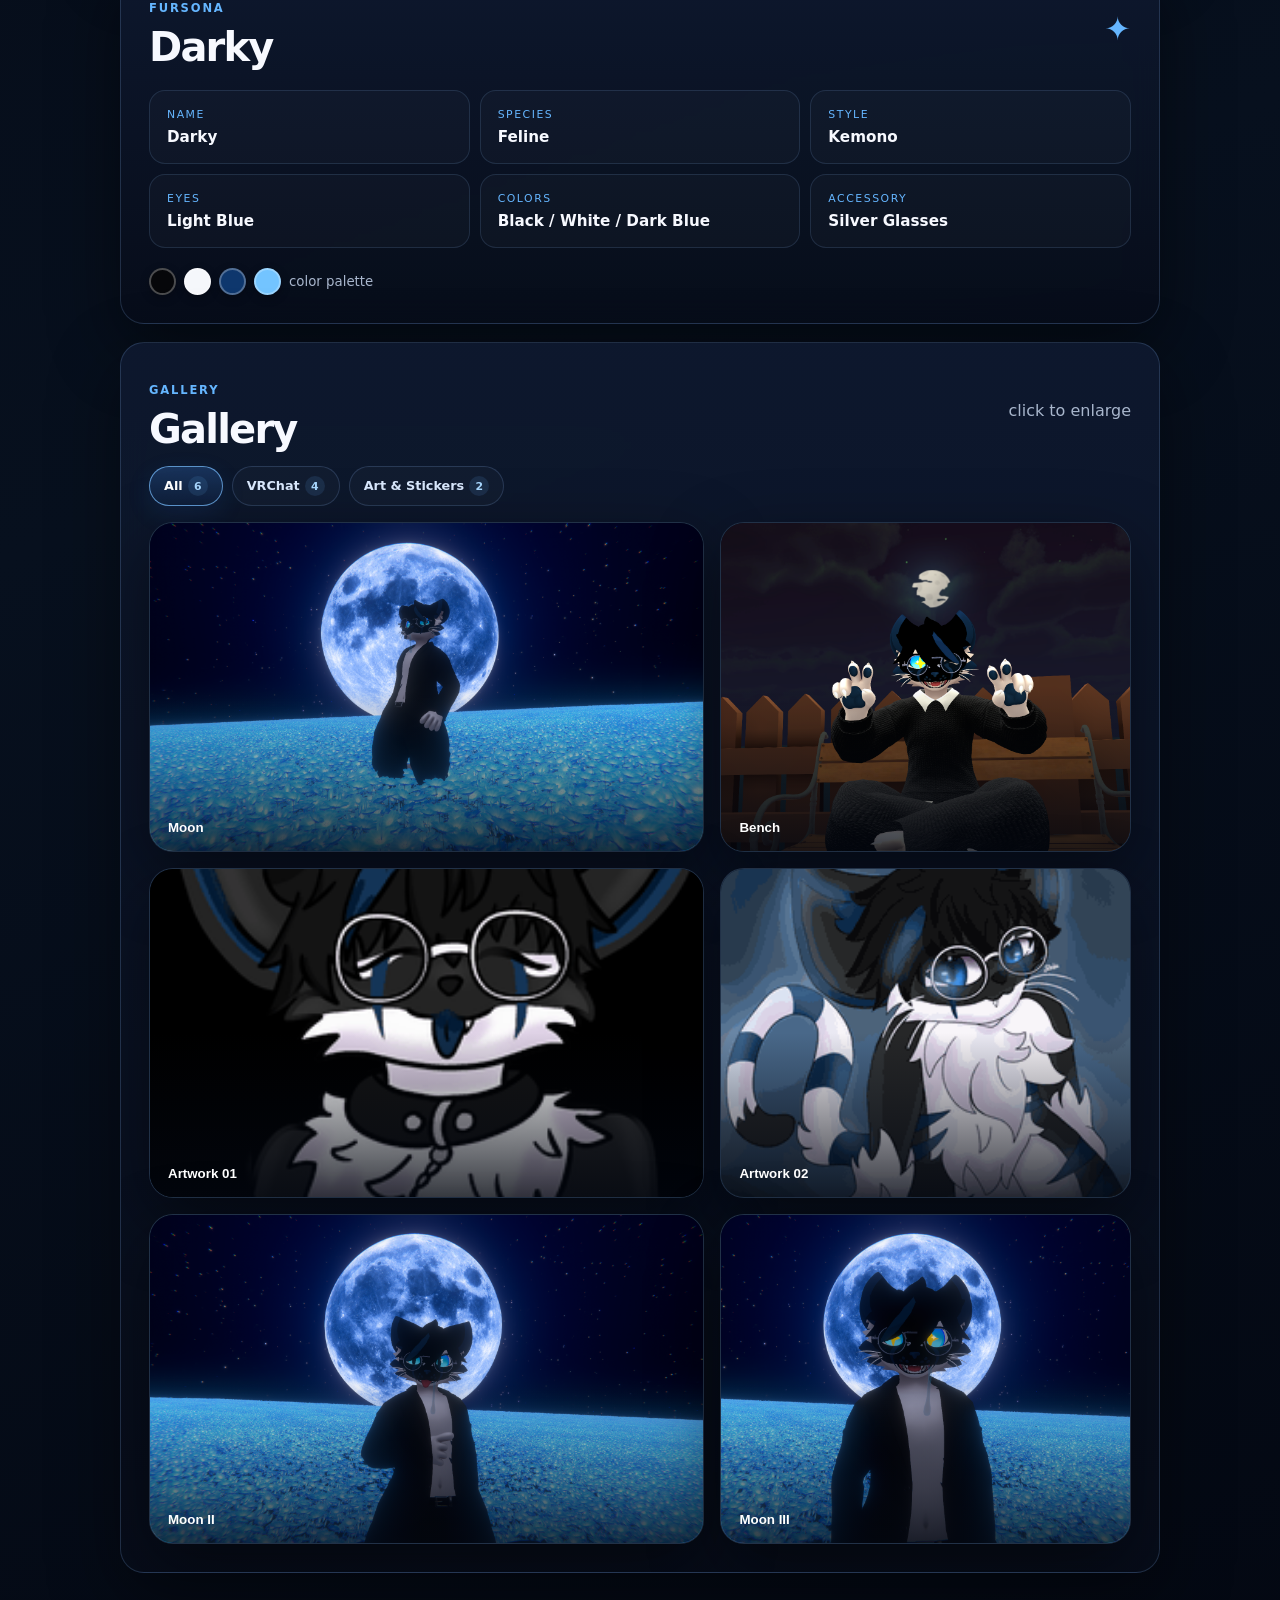
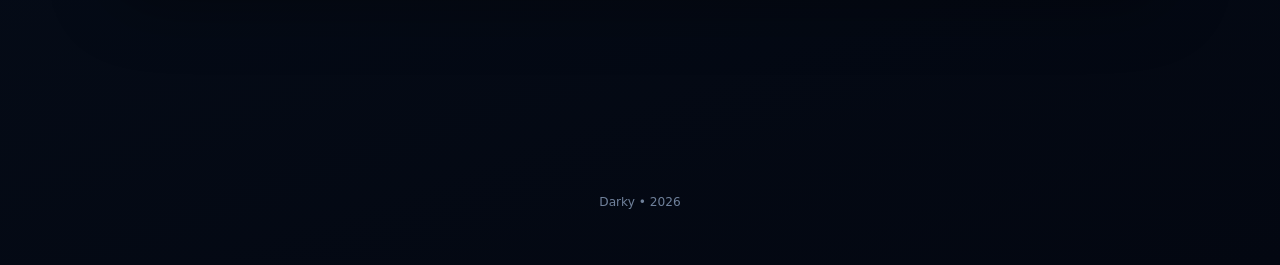
==== commit d2d2fde8: "Update Discord name and add community server" ====
--- a/index.html
+++ b/index.html
@@ -58,7 +58,7 @@
               <circle cx="7" cy="7.5" r="2.4"/><circle cx="17" cy="7.5" r="2.4"/><circle cx="4.5" cy="12.5" r="2"/><circle cx="19.5" cy="12.5" r="2"/><path d="M12 10.8c-3.1 0-5.7 3-5.7 5.9 0 2.2 1.6 3.4 3.6 3.4.9 0 1.5-.4 2.1-.4s1.2.4 2.1.4c2 0 3.6-1.2 3.6-3.4 0-2.9-2.6-5.9-5.7-5.9Z"/>
             </svg>
           </a>
-          <button class="bubble-button copy-card" data-copy="Darkytmc" aria-label="Copy Discord">
+          <button class="bubble-button copy-card" data-copy="Darkytfurr" aria-label="Copy Discord">
             <img src="https://cdn.simpleicons.org/discord/ffffff" width="20" height="20" alt="" />
           </button>
         </div>
@@ -116,9 +116,12 @@
         <a class="furry-link" href="https://web.barq.app/profiles/85e8fe52-e26d-4b0b-b670-9e13e250bfd0" target="_blank" rel="noreferrer">
           <span class="link-icon"><svg viewBox="0 0 24 24" width="24" height="24" aria-hidden="true" fill="currentColor"><circle cx="7" cy="7.5" r="2.4"/><circle cx="17" cy="7.5" r="2.4"/><circle cx="4.5" cy="12.5" r="2"/><circle cx="19.5" cy="12.5" r="2"/><path d="M12 10.8c-3.1 0-5.7 3-5.7 5.9 0 2.2 1.6 3.4 3.6 3.4.9 0 1.5-.4 2.1-.4s1.2.4 2.1.4c2 0 3.6-1.2 3.6-3.4 0-2.9-2.6-5.9-5.7-5.9Z"/></svg></span><span><strong>BARQ</strong><small data-i18n="barqProfile">profile</small></span><b>↗</b>
         </a>
-        <button class="furry-link copy-card" data-copy="Darkytmc">
-          <span class="link-icon"><img src="https://cdn.simpleicons.org/discord/ffffff" width="24" height="24" alt="" /></span><span><strong>Discord</strong><small>Darkytmc</small></span><b class="copy-state" data-i18n="copy">copy</b>
-        </button>
+        <button class="furry-link copy-card" data-copy="Darkytfurr">
+          <span class="link-icon"><img src="https://cdn.simpleicons.org/discord/ffffff" width="24" height="24" alt="" /></span><span><strong>Discord</strong><small>Darkytfurr</small></span><b class="copy-state" data-i18n="copy">copy</b>
+        </button>
+        <a class="furry-link" href="https://discord.gg/SgcjNWHxZM" target="_blank" rel="noreferrer">
+          <span class="link-icon"><img src="https://cdn.simpleicons.org/discord/ffffff" width="24" height="24" alt="" /></span><span><strong>Discord Server</strong><small>Darkytfurrs Crew</small></span><b>↗</b>
+        </a>
       </div>
     </section>
 
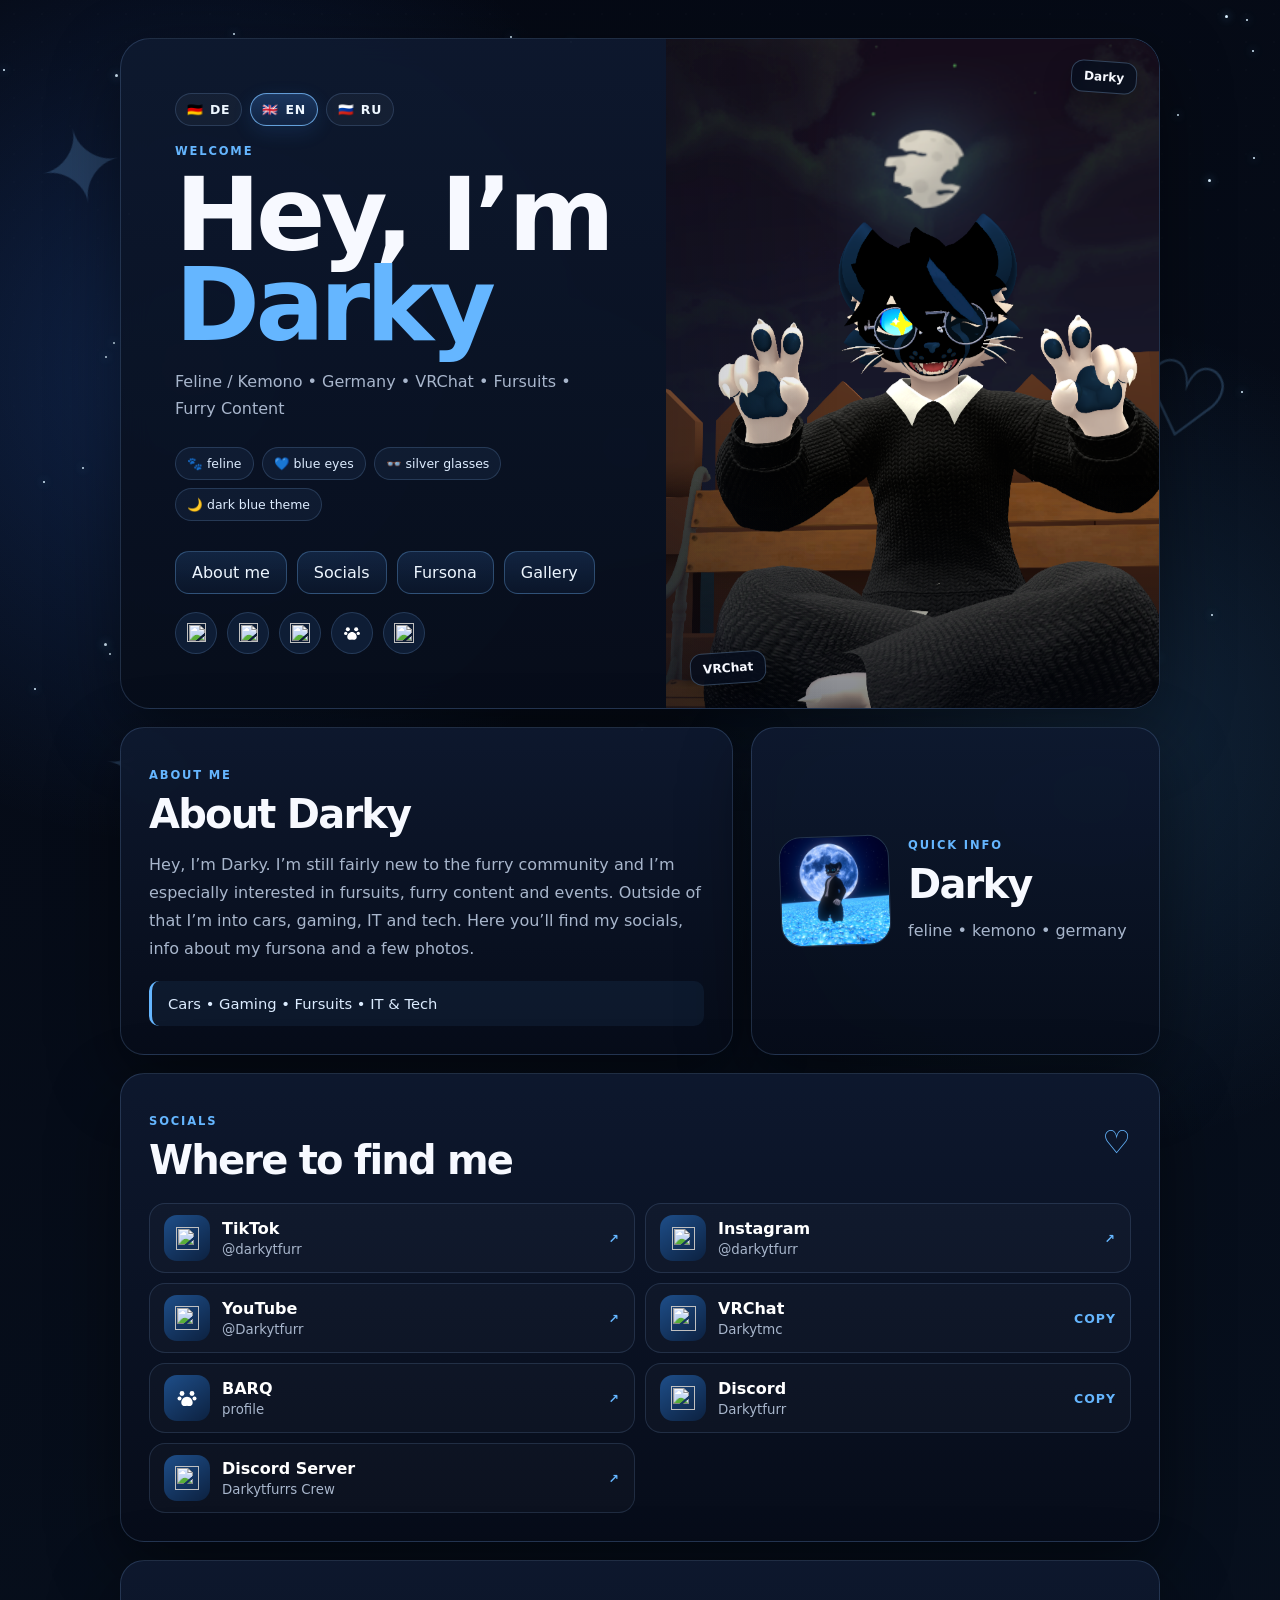
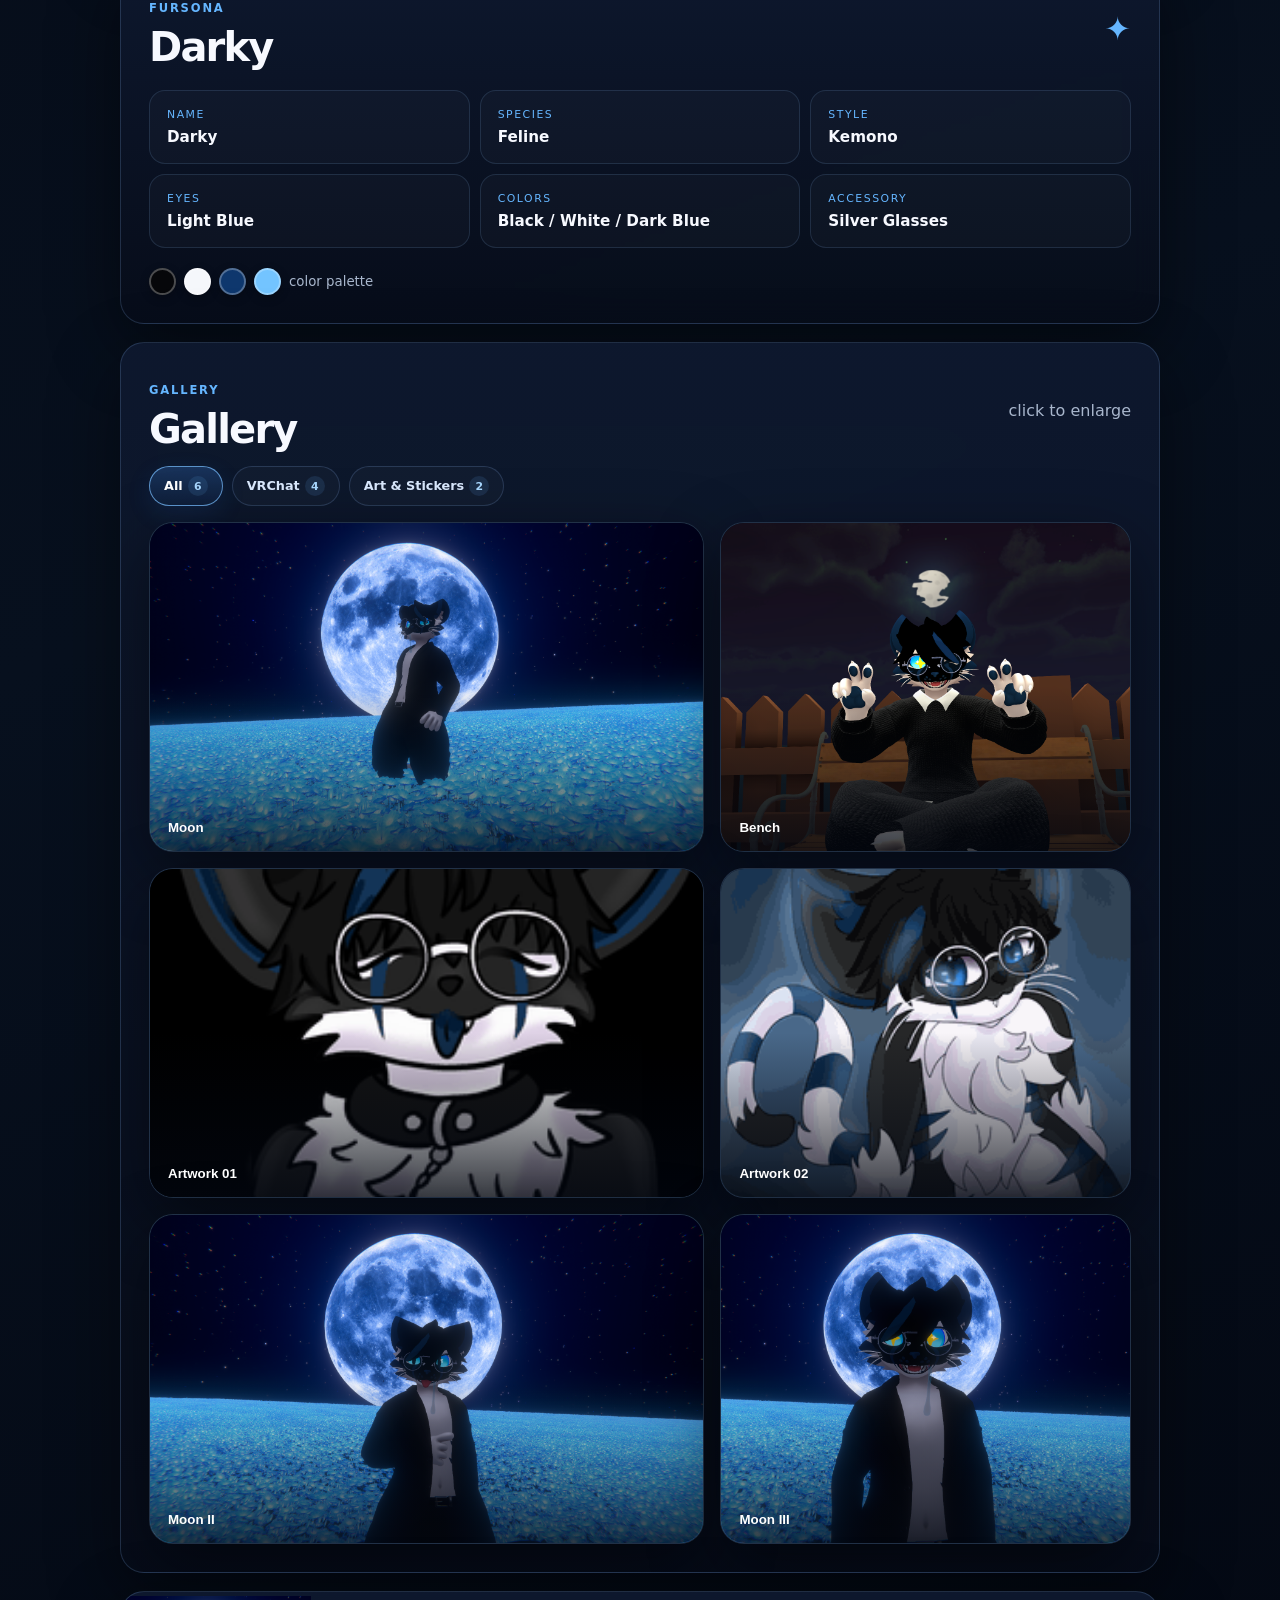
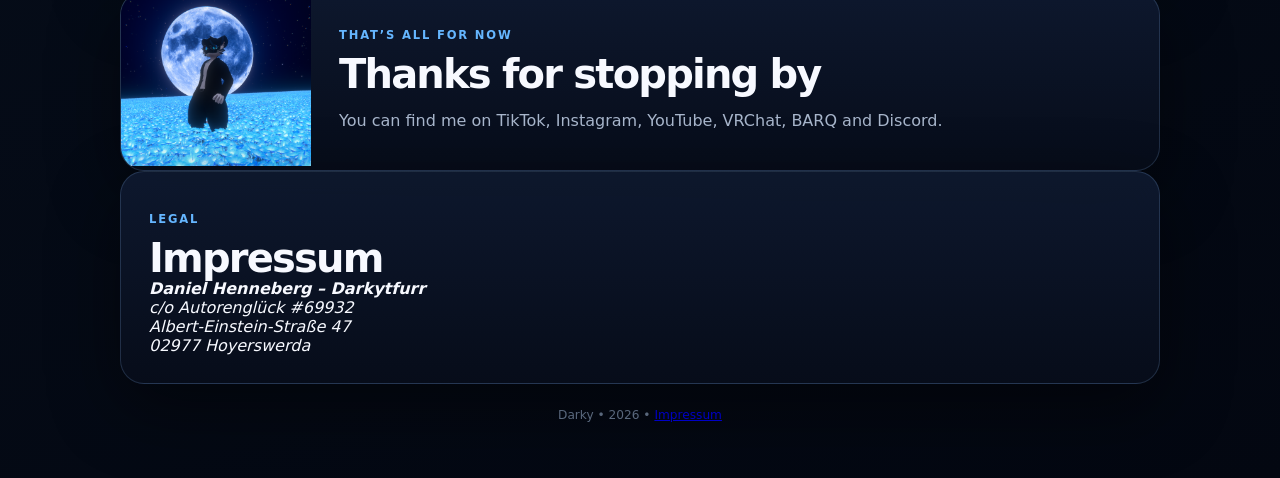
==== commit 74f36a47: "Add website imprint" ====
--- a/index.html
+++ b/index.html
@@ -6,7 +6,7 @@
   <meta name="theme-color" content="#061124" />
   <meta name="description" content="Darky — Fursona, socials, VRChat and gallery" />
   <title>Darky</title>
-  <link rel="stylesheet" href="styles.css?v=9" />
+  <link rel="stylesheet" href="styles.css?v=10" />
   <link rel="stylesheet" href="language.css?v=9" />
   <link rel="stylesheet" href="gallery.css?v=3" />
 </head>
@@ -198,7 +198,22 @@
       </div>
     </section>
 
-    <footer><span data-i18n="footerMade">Darky</span> • <span id="year"></span></footer>
+    <section class="card legal-card reveal" id="impressum">
+      <p class="section-kicker">legal</p>
+      <h2>Impressum</h2>
+      <address class="legal-address">
+        <strong>Daniel Henneberg – Darkytfurr</strong><br />
+        c/o Autorenglück #69932<br />
+        Albert-Einstein-Straße 47<br />
+        02977 Hoyerswerda
+      </address>
+    </section>
+
+    <footer>
+      <span data-i18n="footerMade">Darky</span> • <span id="year"></span>
+      <span class="footer-separator">•</span>
+      <a href="#impressum">Impressum</a>
+    </footer>
   </main>
 
   <div class="toast" id="toast" role="status" aria-live="polite"></div>
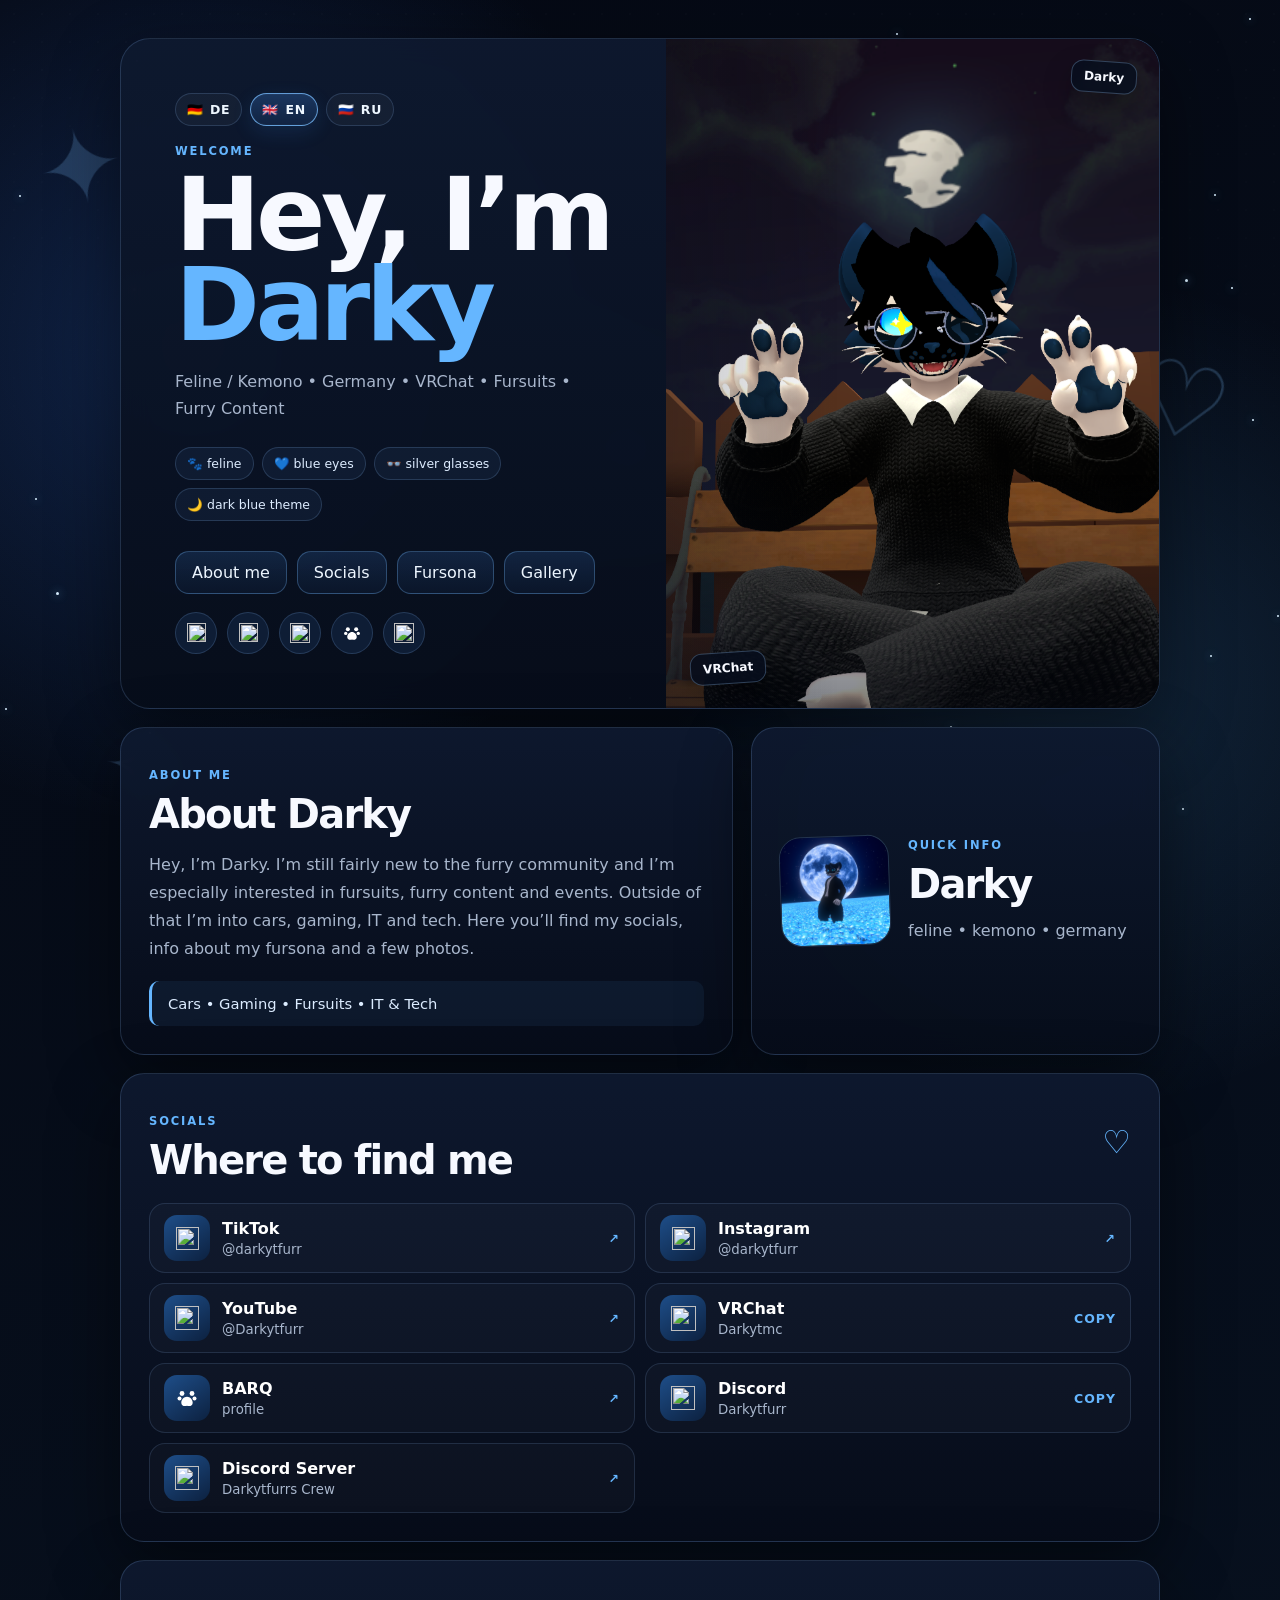
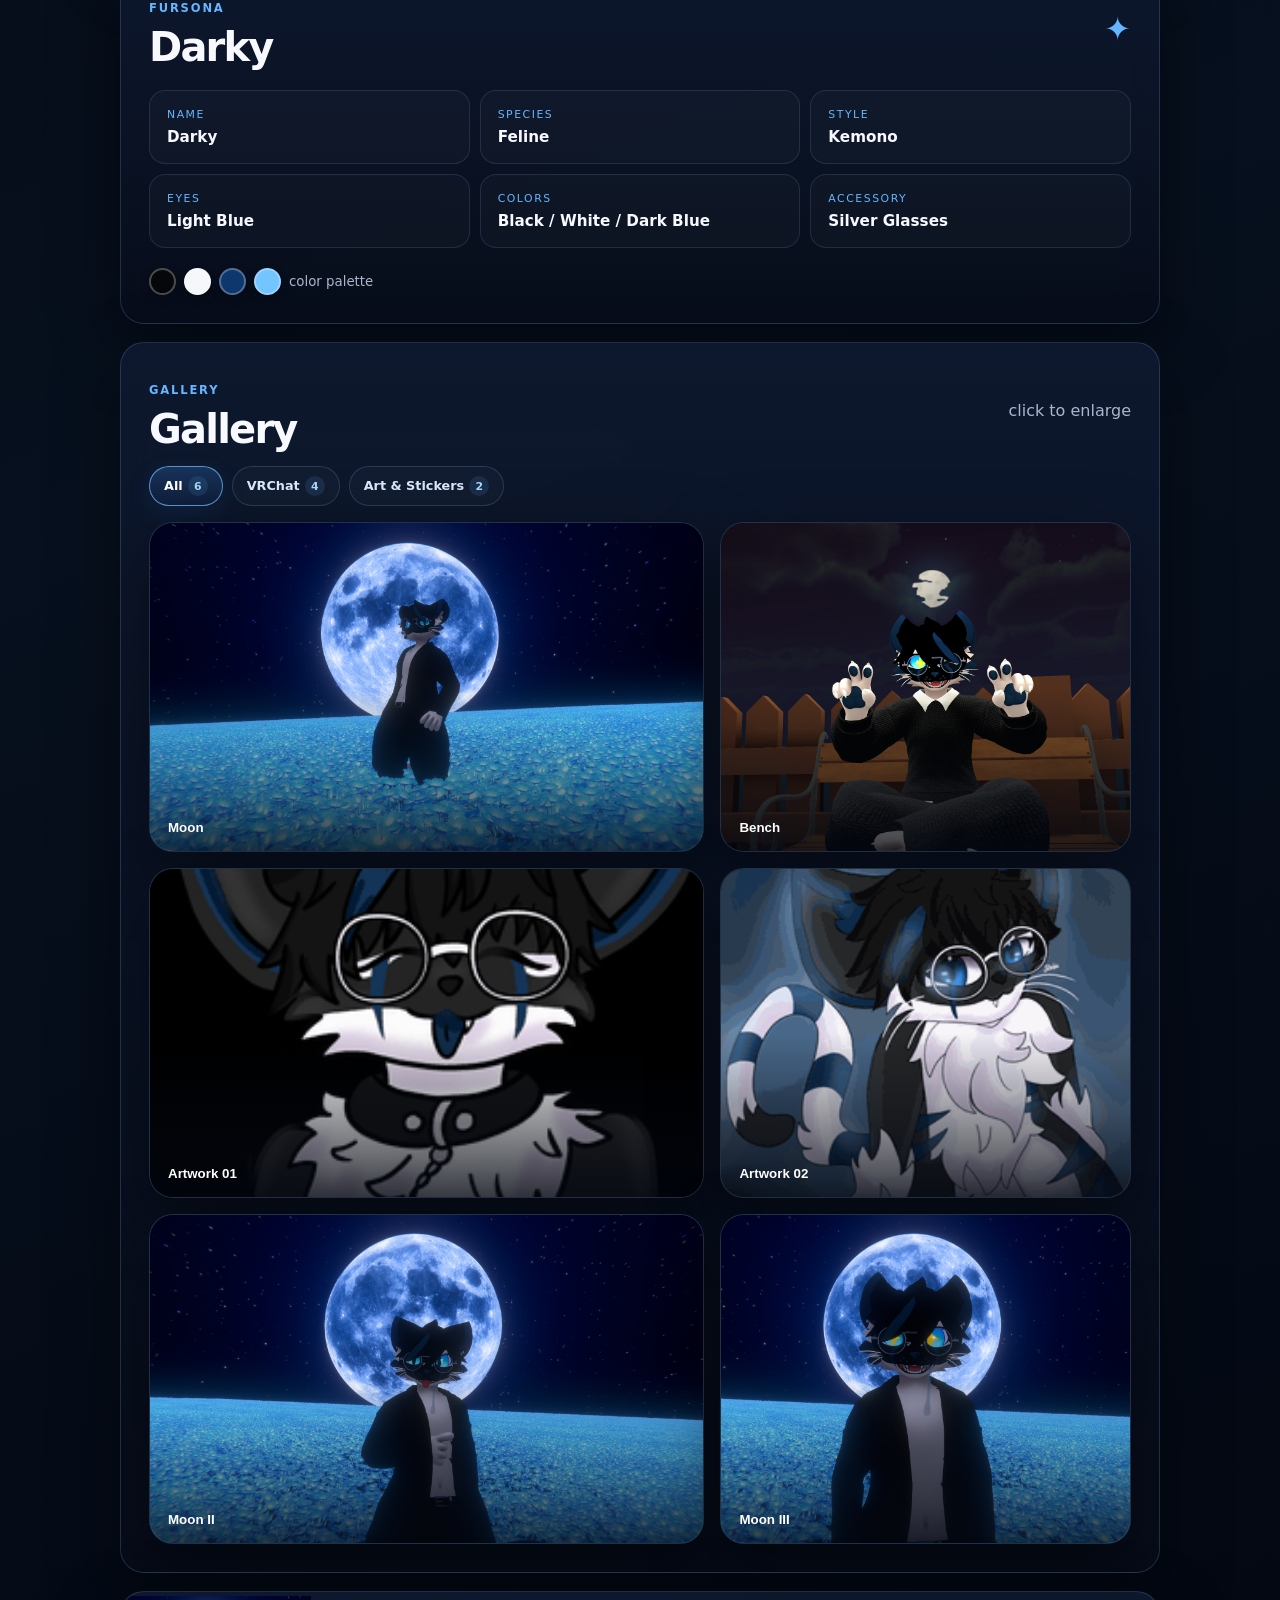
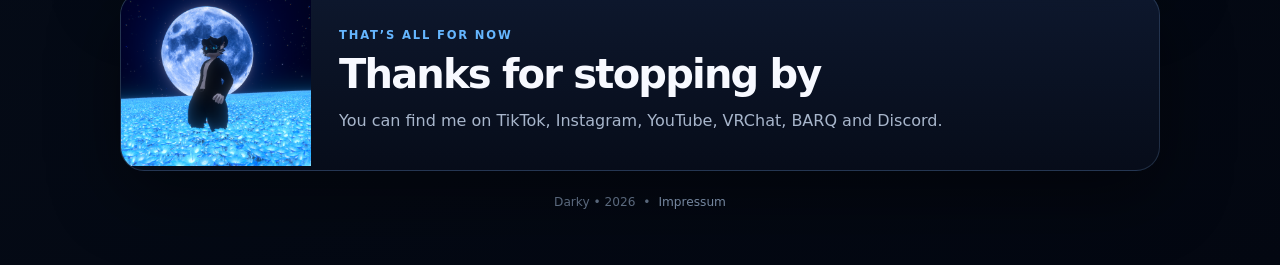
==== commit 4a52e7cd: "Move imprint to separate page" ====
--- a/index.html
+++ b/index.html
@@ -198,21 +198,10 @@
       </div>
     </section>
 
-    <section class="card legal-card reveal" id="impressum">
-      <p class="section-kicker">legal</p>
-      <h2>Impressum</h2>
-      <address class="legal-address">
-        <strong>Daniel Henneberg – Darkytfurr</strong><br />
-        c/o Autorenglück #69932<br />
-        Albert-Einstein-Straße 47<br />
-        02977 Hoyerswerda
-      </address>
-    </section>
-
     <footer>
       <span data-i18n="footerMade">Darky</span> • <span id="year"></span>
       <span class="footer-separator">•</span>
-      <a href="#impressum">Impressum</a>
+      <a href="/impressum/">Impressum</a>
     </footer>
   </main>
 
--- a/styles.css
+++ b/styles.css
@@ -237,3 +237,50 @@
   .ending-card{grid-template-columns:1fr}
   .ending-card img{height:155px}
 }
+
+
+/* --- imprint / legal --- */
+.legal-card{
+  margin-top:18px;
+}
+.legal-card h2{
+  margin-top:6px;
+}
+.legal-address{
+  margin-top:18px;
+  padding:18px 20px;
+  border:1px solid rgba(145,194,255,.14);
+  border-radius:16px;
+  background:rgba(255,255,255,.025);
+  color:var(--muted);
+  font-style:normal;
+  line-height:1.75;
+}
+.legal-address strong{
+  color:var(--text);
+}
+footer a{
+  color:#8fa5c3;
+  text-decoration:none;
+  transition:color .18s ease;
+}
+footer a:hover{
+  color:var(--blue);
+}
+.footer-separator{
+  margin:0 4px;
+}
+
+@media(max-width:820px){
+  .legal-card{margin-top:12px}
+}
+@media(max-width:560px){
+  .legal-card{margin-top:10px}
+  .legal-address{
+    margin-top:14px;
+    padding:14px 15px;
+    border-radius:14px;
+    font-size:.88rem;
+    line-height:1.65;
+  }
+}
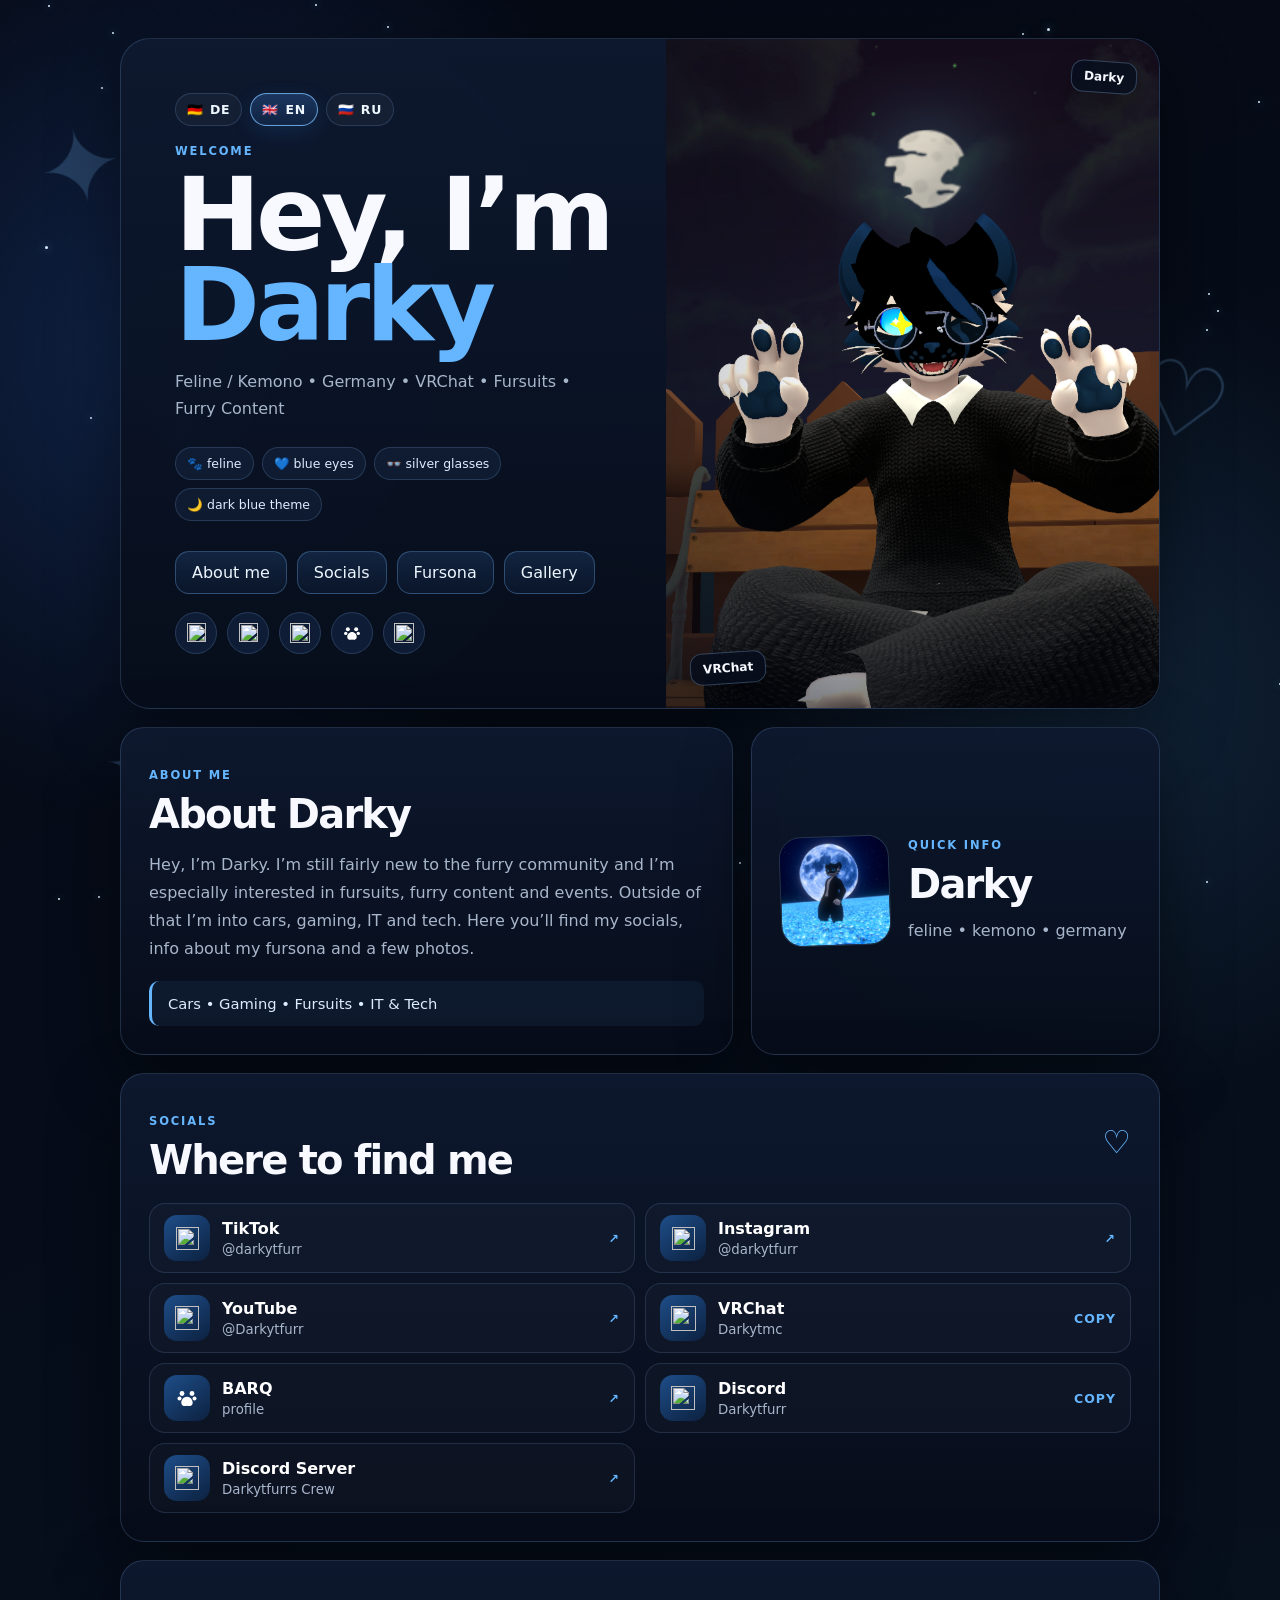
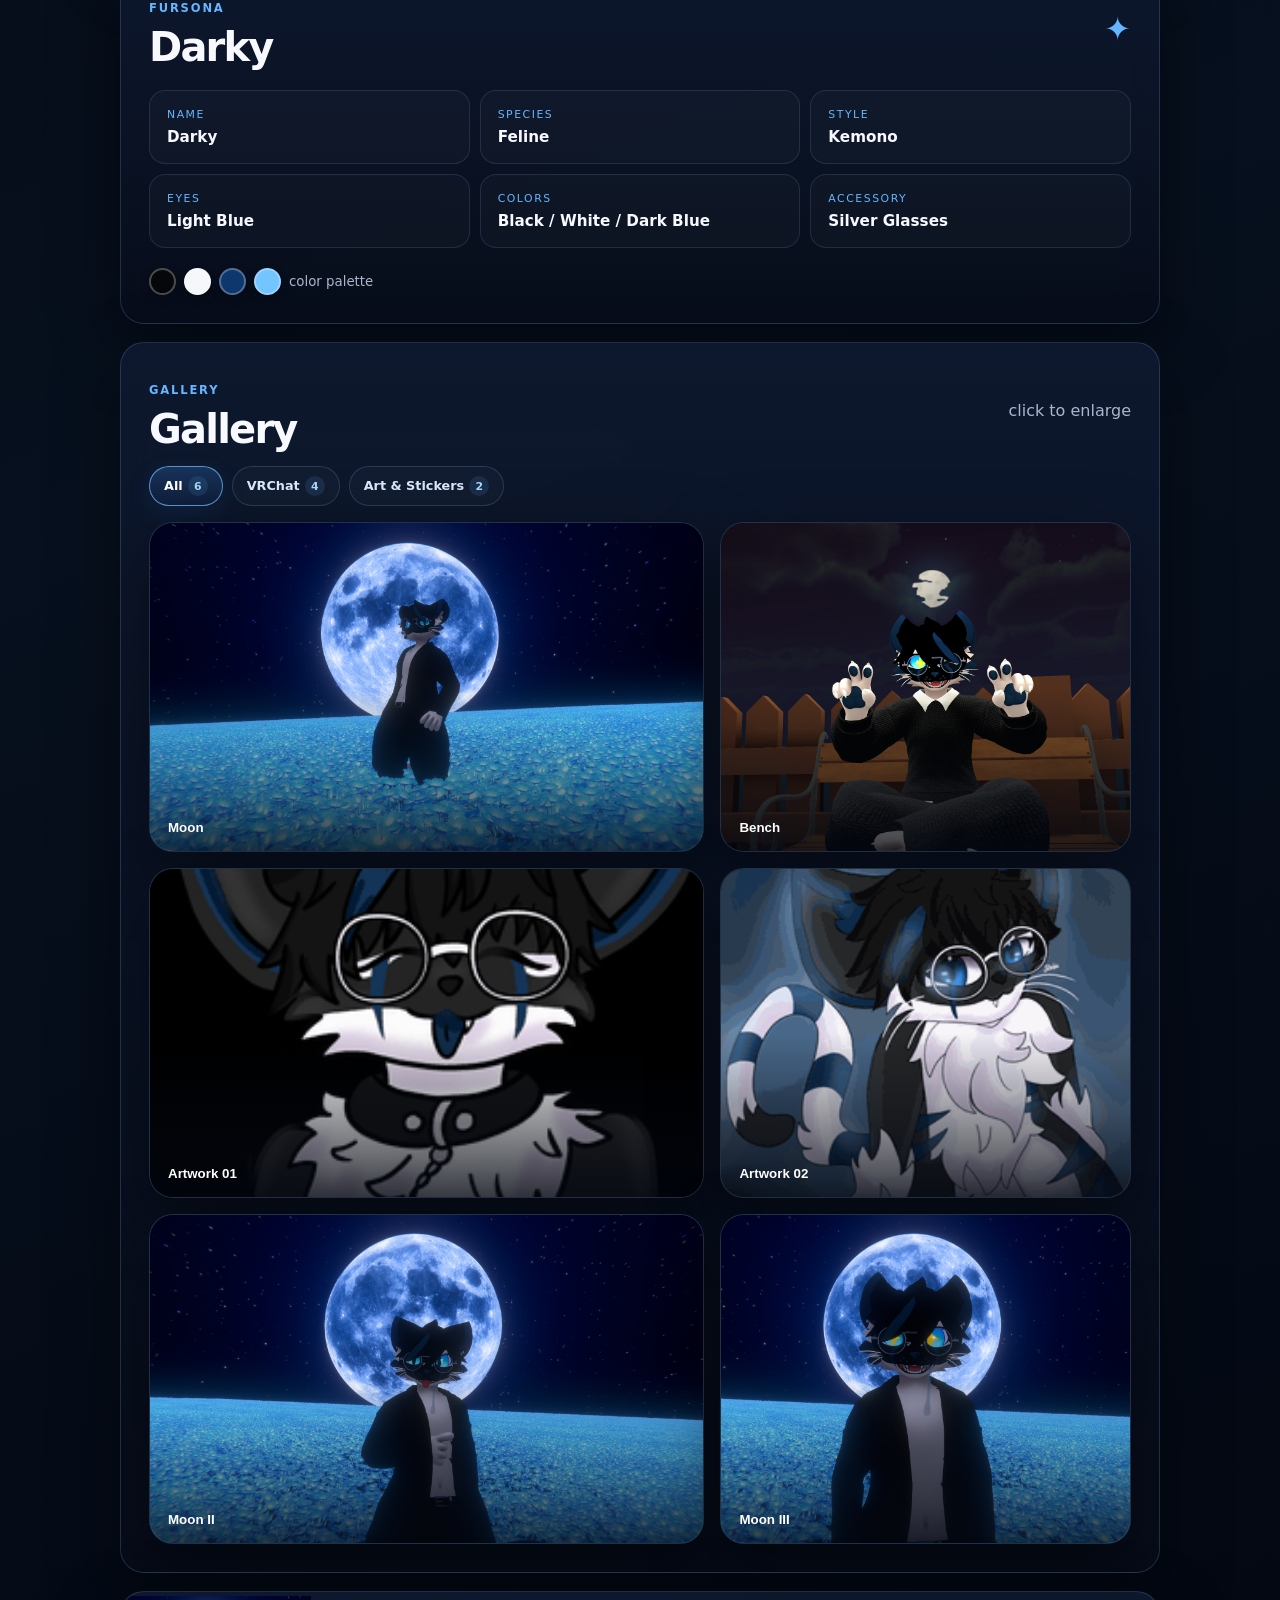
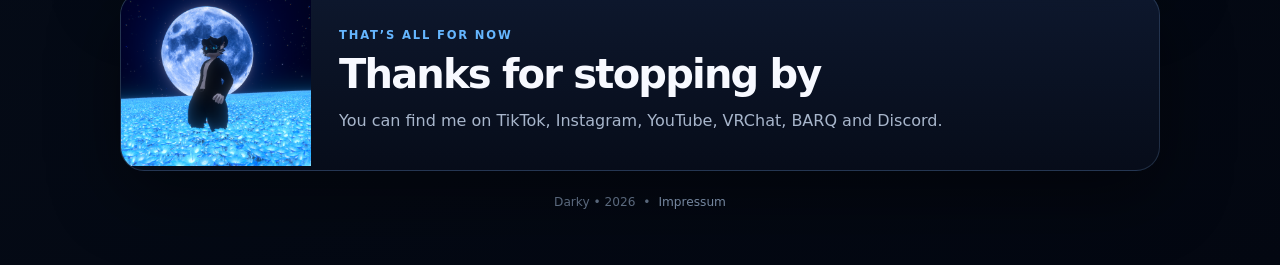
==== commit 98d9067d: "Translate imprint link" ====
--- a/index.html
+++ b/index.html
@@ -201,7 +201,7 @@
     <footer>
       <span data-i18n="footerMade">Darky</span> • <span id="year"></span>
       <span class="footer-separator">•</span>
-      <a href="/impressum/">Impressum</a>
+      <a href="/impressum/" data-i18n="imprint">Impressum</a>
     </footer>
   </main>
 
@@ -212,7 +212,7 @@
     <img id="lightbox-image" alt="Darky gallery image" />
   </div>
 
-  <script src="script.js?v=12"></script>
+  <script src="script.js?v=13"></script>
   <script src="gallery.js?v=2"></script>
 </body>
 </html>
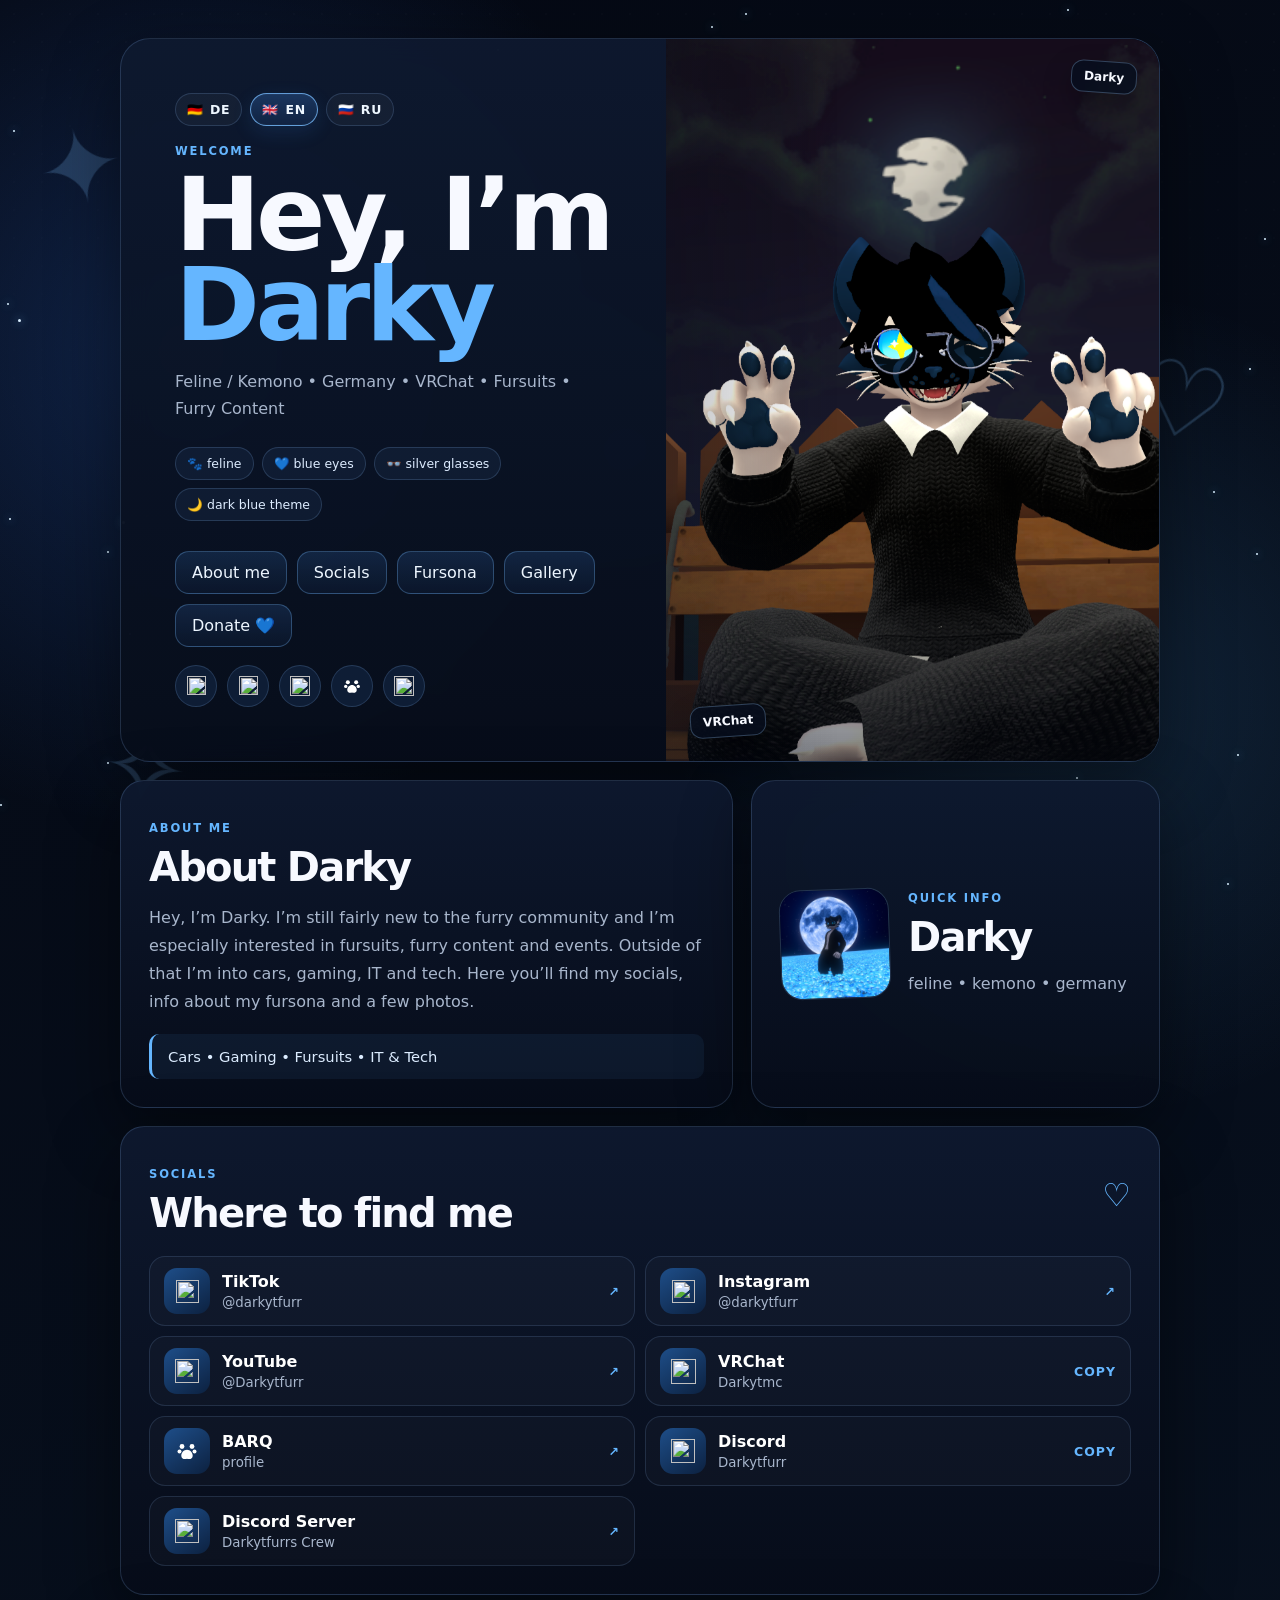
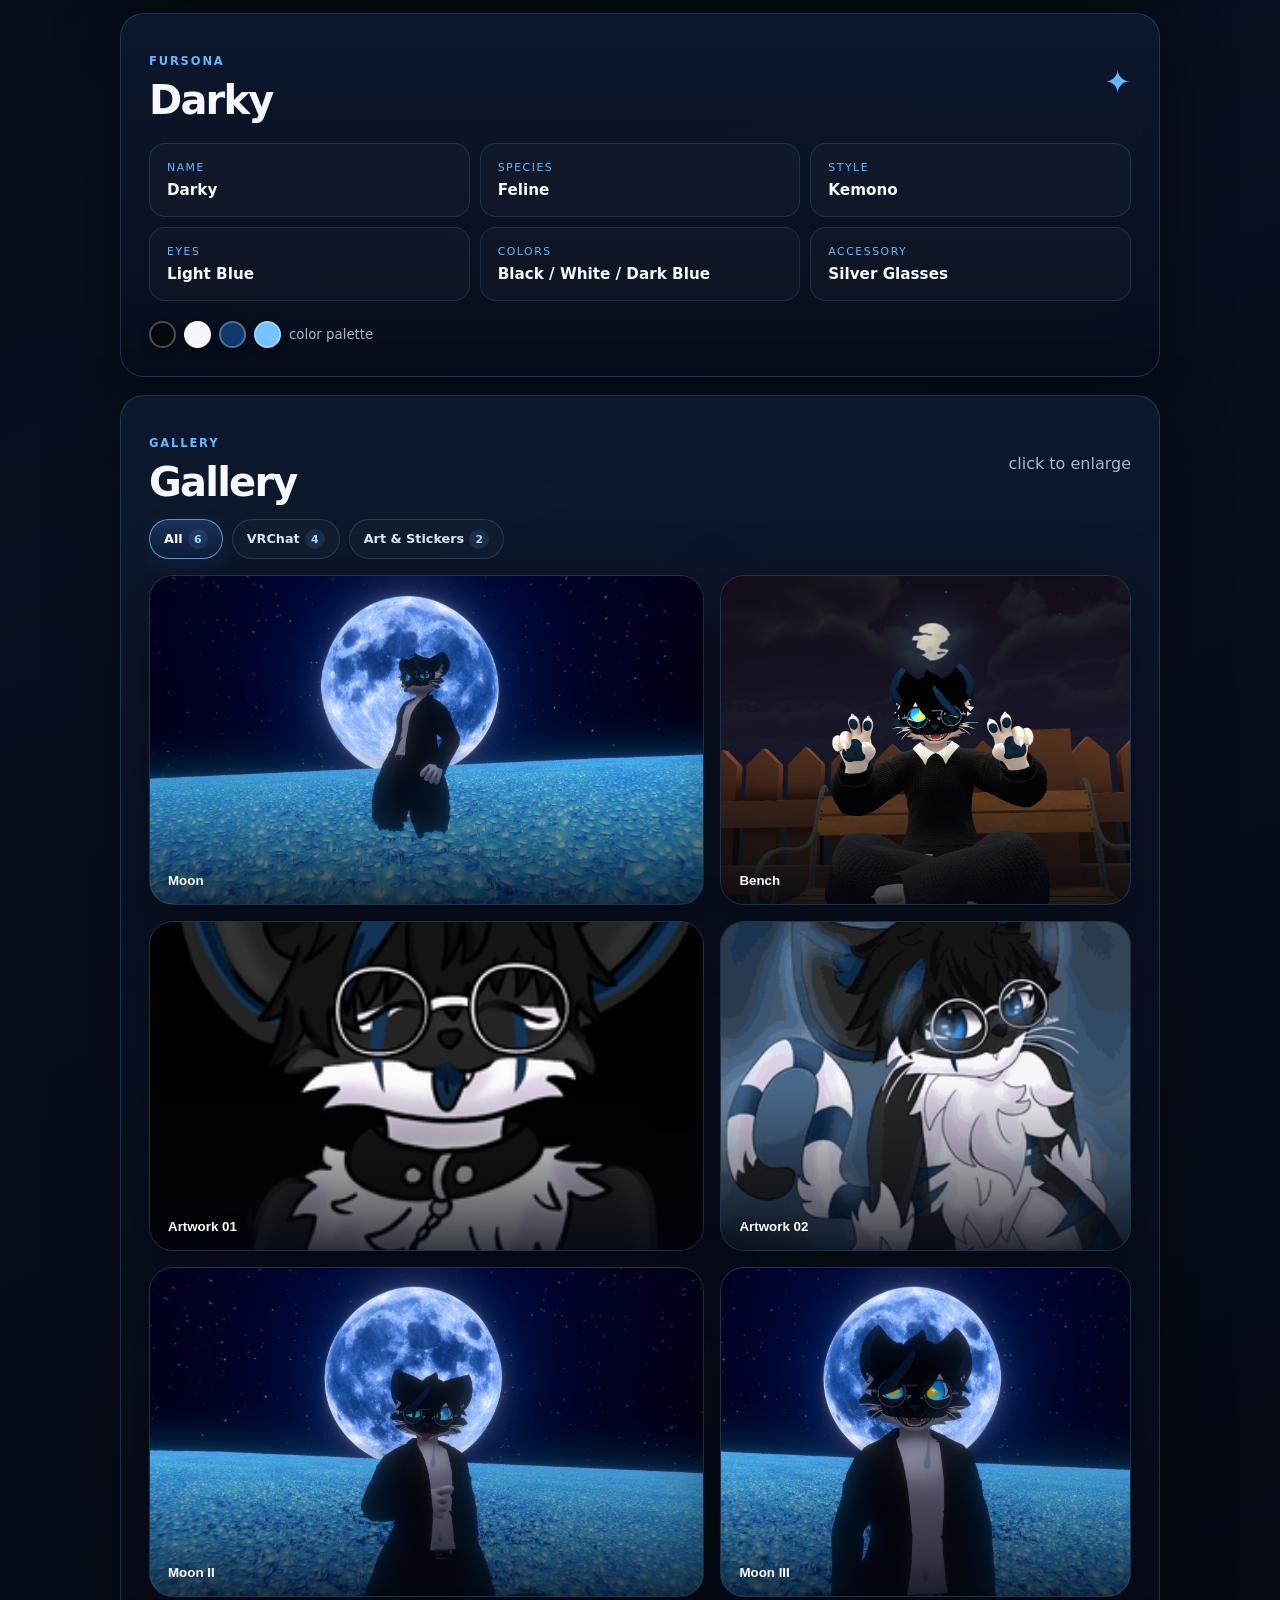
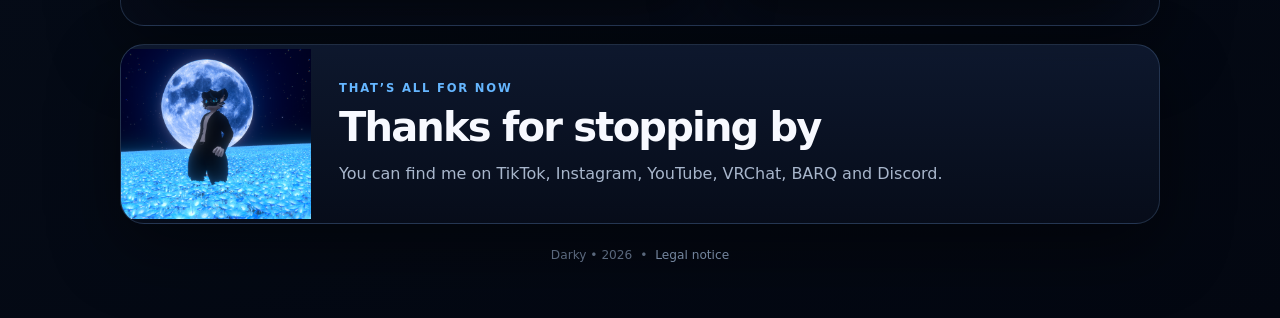
==== commit 943adf08: "Add Streamlabs donate button" ====
--- a/index.html
+++ b/index.html
@@ -41,6 +41,7 @@
           <a href="#links" data-i18n="navSocials">Socials</a>
           <a href="#sona" data-i18n="navSona">Fursona</a>
           <a href="#gallery" data-i18n="navGallery">Gallery</a>
+          <a href="https://streamlabs.com/darkytfurr/tip" target="_blank" rel="noreferrer" data-i18n="navDonate">Donate 💙</a>
         </nav>
 
         <div class="social-bubbles" aria-label="Social links">
@@ -212,7 +213,7 @@
     <img id="lightbox-image" alt="Darky gallery image" />
   </div>
 
-  <script src="script.js?v=13"></script>
+  <script src="script.js?v=14"></script>
   <script src="gallery.js?v=2"></script>
 </body>
 </html>
